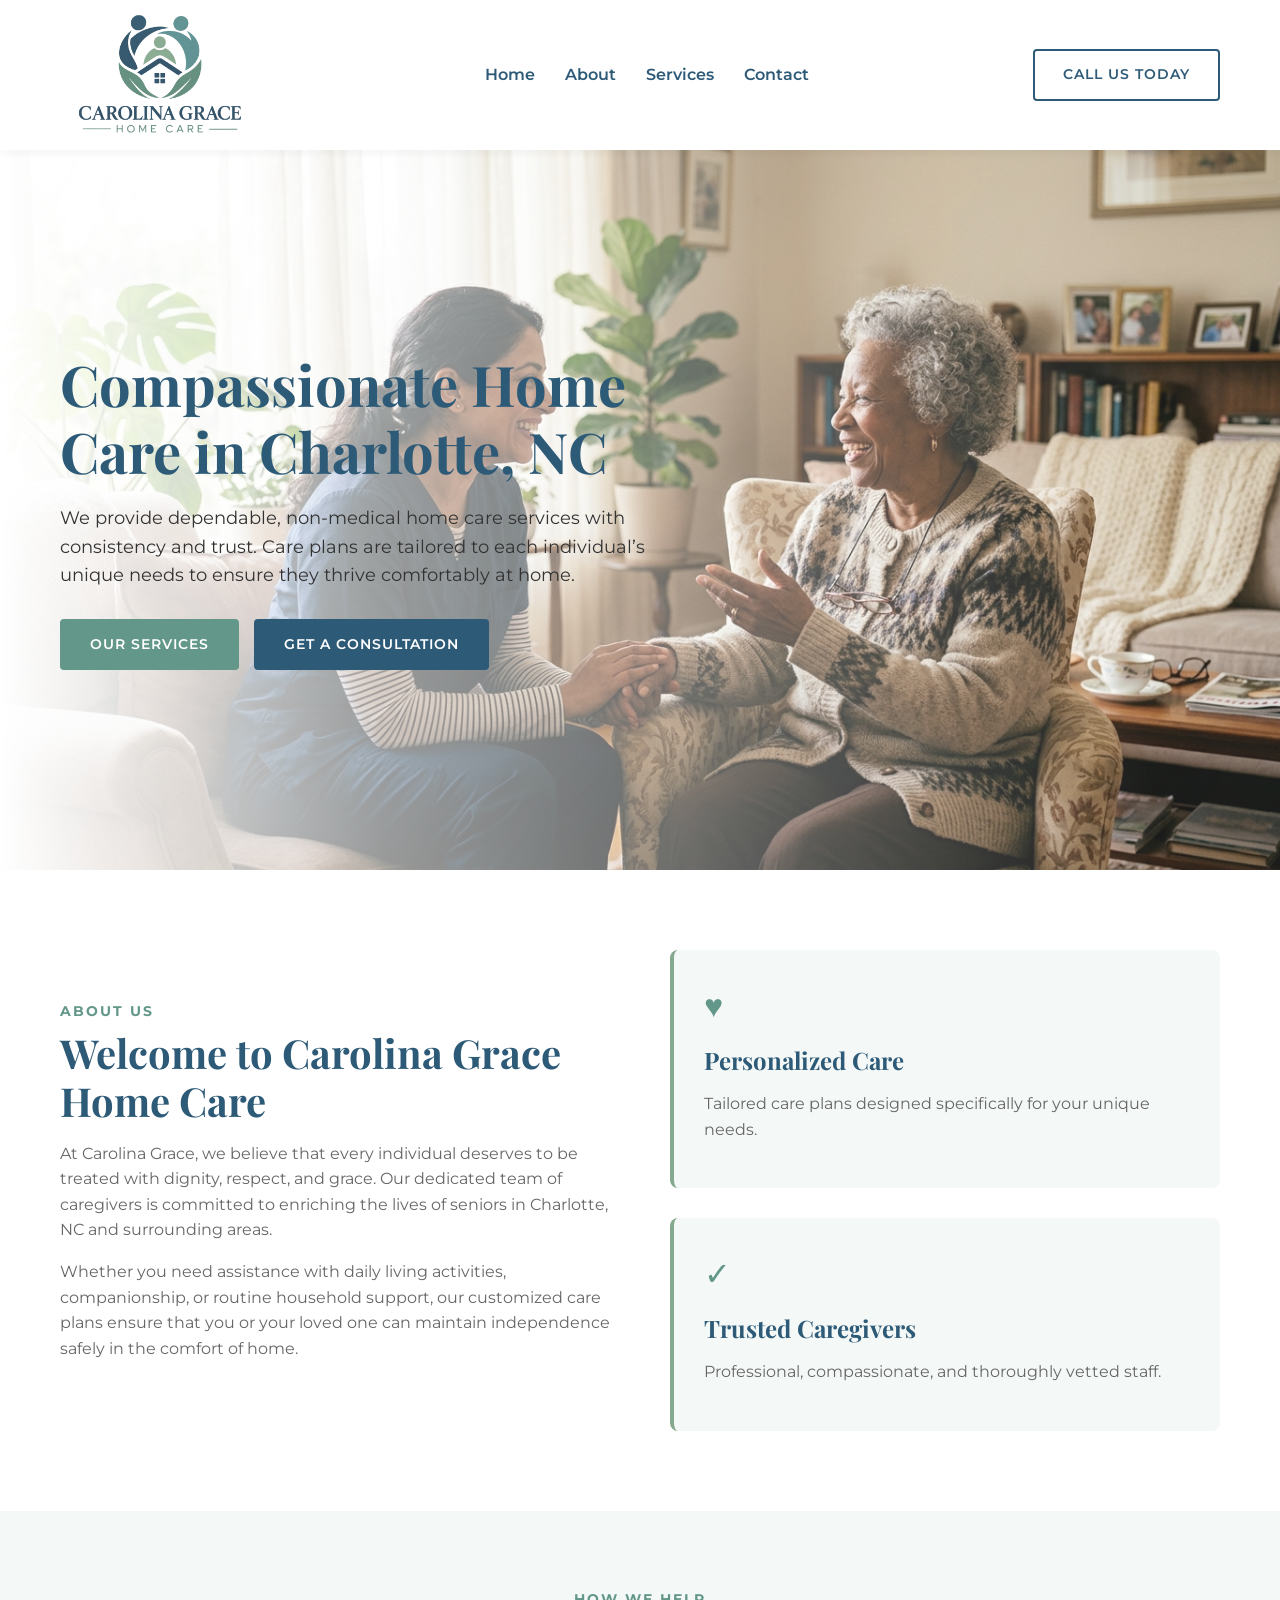
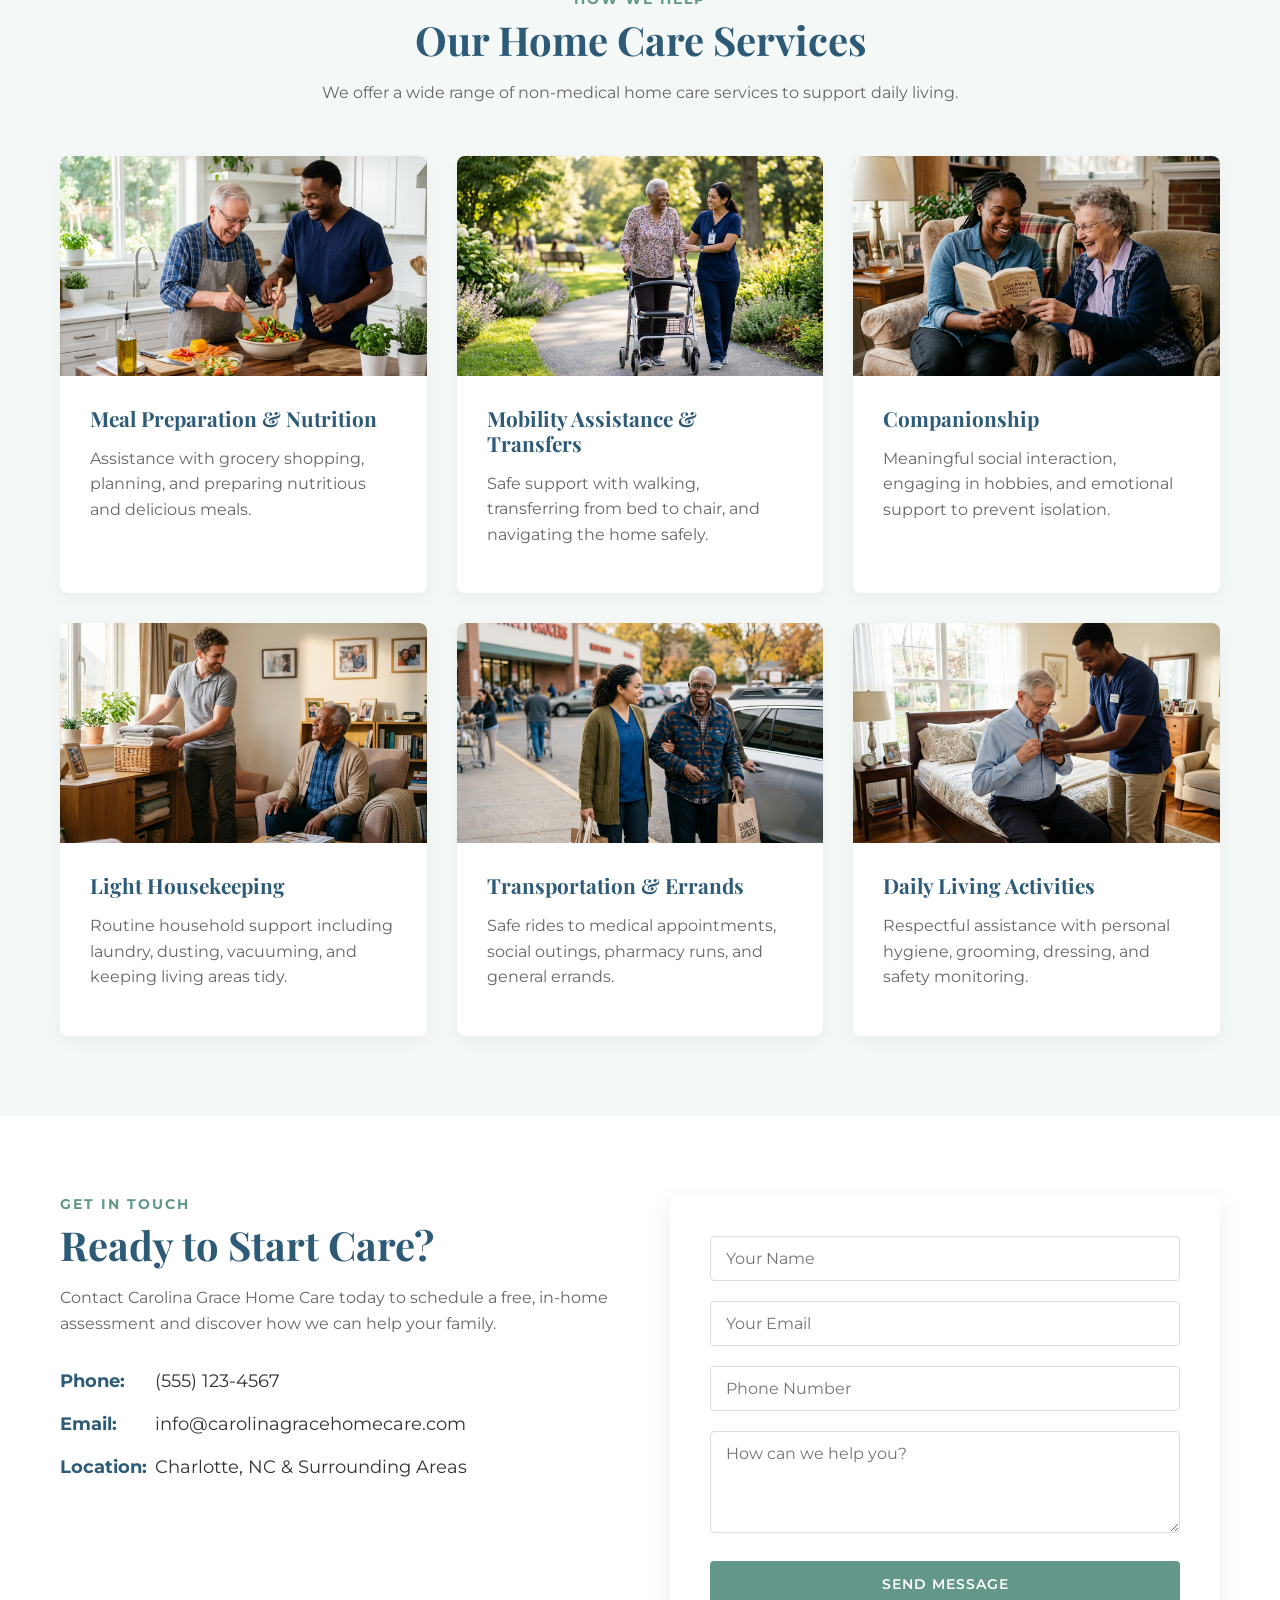
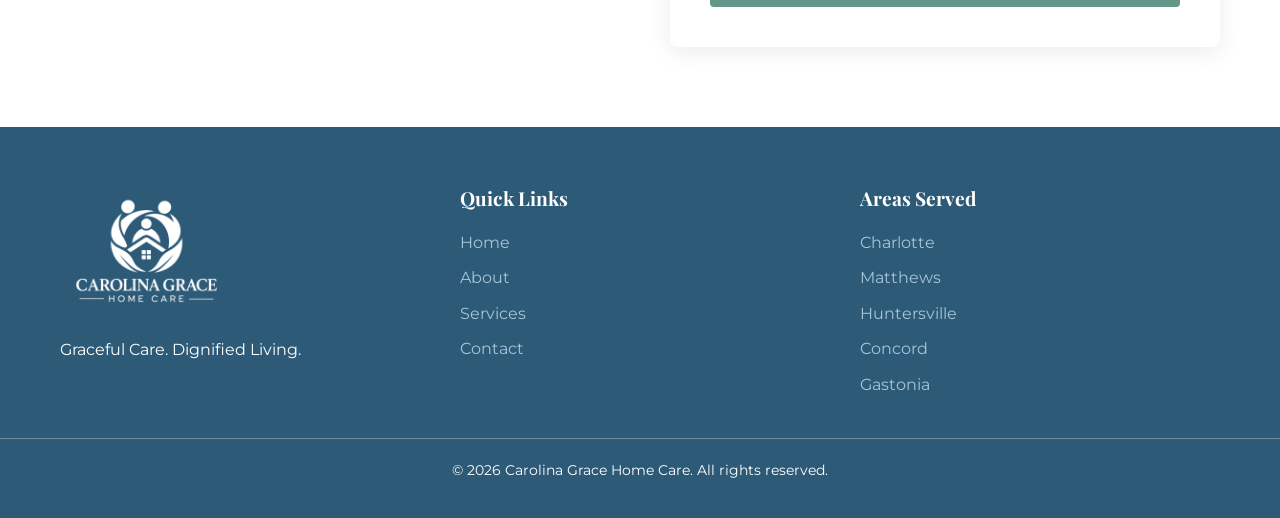
==== index.html @ 2e0c4149 "1st commit" ====
<!DOCTYPE html>
<html lang="en">
<head>
    <meta charset="UTF-8">
    <meta name="viewport" content="width=device-width, initial-scale=1.0">
    <title>Carolina Grace Home Care | Charlotte, NC</title>
    <link rel="stylesheet" href="style.css">
    <link rel="preconnect" href="https://fonts.googleapis.com">
    <link rel="preconnect" href="https://fonts.gstatic.com" crossorigin>
    <link href="https://fonts.googleapis.com/css2?family=Montserrat:wght@300;400;600;700&family=Playfair+Display:ital,wght@0,600;1,600&display=swap" rel="stylesheet">
</head>
<body>
    <!-- Header -->
    <header class="header">
        <div class="container header-container">
            <div class="logo">
                <a href="#"><img src="images/logo.png" alt="Carolina Grace Home Care Logo"></a>
            </div>
            <nav class="nav">
                <ul>
                    <li><a href="#home">Home</a></li>
                    <li><a href="#about">About</a></li>
                    <li><a href="#services">Services</a></li>
                    <li><a href="#contact">Contact</a></li>
                </ul>
            </nav>
            <div class="header-cta">
                <a href="tel:+15551234567" class="btn btn-outline">Call Us Today</a>
            </div>
        </div>
    </header>

    <!-- Hero Section -->
    <section id="home" class="hero">
        <div class="hero-image">
            <img src="images/hero.jpg" alt="Caregiver and senior woman smiling">
        </div>
        <div class="hero-content container">
            <div class="hero-text-box">
                <h1>Compassionate Home Care in Charlotte, NC</h1>
                <p>We provide dependable, non-medical home care services with consistency and trust. Care plans are tailored to each individual’s unique needs to ensure they thrive comfortably at home.</p>
                <div class="hero-buttons">
                    <a href="#services" class="btn btn-primary">Our Services</a>
                    <a href="#contact" class="btn btn-secondary">Get a Consultation</a>
                </div>
            </div>
        </div>
    </section>

    <!-- About Section -->
    <section id="about" class="about section">
        <div class="container about-container">
            <div class="about-text">
                <h4 class="subtitle">About Us</h4>
                <h2>Welcome to Carolina Grace Home Care</h2>
                <p>At Carolina Grace, we believe that every individual deserves to be treated with dignity, respect, and grace. Our dedicated team of caregivers is committed to enriching the lives of seniors in Charlotte, NC and surrounding areas.</p>
                <p>Whether you need assistance with daily living activities, companionship, or routine household support, our customized care plans ensure that you or your loved one can maintain independence safely in the comfort of home.</p>
            </div>
            <div class="about-features">
                <div class="feature">
                    <div class="feature-icon">♥</div>
                    <h3>Personalized Care</h3>
                    <p>Tailored care plans designed specifically for your unique needs.</p>
                </div>
                <div class="feature">
                    <div class="feature-icon">✓</div>
                    <h3>Trusted Caregivers</h3>
                    <p>Professional, compassionate, and thoroughly vetted staff.</p>
                </div>
            </div>
        </div>
    </section>

    <!-- Services Section -->
    <section id="services" class="services section bg-light">
        <div class="container">
            <div class="section-header text-center">
                <h4 class="subtitle">How We Help</h4>
                <h2>Our Home Care Services</h2>
                <p>We offer a wide range of non-medical home care services to support daily living.</p>
            </div>
            
            <div class="services-grid">
                <!-- Service 1 -->
                <div class="service-card">
                    <div class="service-img">
                        <img src="images/meal_prep.jpg" alt="Caregiver helping senior prepare meal">
                    </div>
                    <div class="service-content">
                        <h3>Meal Preparation & Nutrition</h3>
                        <p>Assistance with grocery shopping, planning, and preparing nutritious and delicious meals.</p>
                    </div>
                </div>

                <!-- Service 2 -->
                <div class="service-card">
                    <div class="service-img">
                        <img src="images/mobility.jpg" alt="Caregiver helping senior walk outside">
                    </div>
                    <div class="service-content">
                        <h3>Mobility Assistance & Transfers</h3>
                        <p>Safe support with walking, transferring from bed to chair, and navigating the home safely.</p>
                    </div>
                </div>

                <!-- Service 3 -->
                <div class="service-card">
                    <div class="service-img">
                        <img src="images/companionship.jpg" alt="Caregiver reading with senior">
                    </div>
                    <div class="service-content">
                        <h3>Companionship</h3>
                        <p>Meaningful social interaction, engaging in hobbies, and emotional support to prevent isolation.</p>
                    </div>
                </div>

                <!-- Service 4 -->
                <div class="service-card">
                    <div class="service-img">
                        <img src="images/housekeeping.jpg" alt="Caregiver organizing living room">
                    </div>
                    <div class="service-content">
                        <h3>Light Housekeeping</h3>
                        <p>Routine household support including laundry, dusting, vacuuming, and keeping living areas tidy.</p>
                    </div>
                </div>

                <!-- Service 5 -->
                <div class="service-card">
                    <div class="service-img">
                        <img src="images/transportation.jpg" alt="Caregiver helping senior in parking lot">
                    </div>
                    <div class="service-content">
                        <h3>Transportation & Errands</h3>
                        <p>Safe rides to medical appointments, social outings, pharmacy runs, and general errands.</p>
                    </div>
                </div>

                <!-- Service 6 -->
                <div class="service-card">
                    <div class="service-img">
                        <img src="images/daily_living.jpg" alt="Caregiver helping senior button shirt">
                    </div>
                    <div class="service-content">
                        <h3>Daily Living Activities</h3>
                        <p>Respectful assistance with personal hygiene, grooming, dressing, and safety monitoring.</p>
                    </div>
                </div>
            </div>
        </div>
    </section>

    <!-- Contact Section -->
    <section id="contact" class="contact section">
        <div class="container contact-container">
            <div class="contact-info">
                <h4 class="subtitle">Get In Touch</h4>
                <h2>Ready to Start Care?</h2>
                <p>Contact Carolina Grace Home Care today to schedule a free, in-home assessment and discover how we can help your family.</p>
                
                <div class="contact-details">
                    <div class="contact-item">
                        <strong>Phone:</strong> (555) 123-4567
                    </div>
                    <div class="contact-item">
                        <strong>Email:</strong> info@carolinagracehomecare.com
                    </div>
                    <div class="contact-item">
                        <strong>Location:</strong> Charlotte, NC & Surrounding Areas
                    </div>
                </div>
            </div>
            
            <div class="contact-form">
                <form action="#" method="POST">
                    <div class="form-group">
                        <input type="text" placeholder="Your Name" required>
                    </div>
                    <div class="form-group">
                        <input type="email" placeholder="Your Email" required>
                    </div>
                    <div class="form-group">
                        <input type="tel" placeholder="Phone Number">
                    </div>
                    <div class="form-group">
                        <textarea placeholder="How can we help you?" rows="4" required></textarea>
                    </div>
                    <button type="submit" class="btn btn-primary btn-block">Send Message</button>
                </form>
            </div>
        </div>
    </section>

    <!-- Footer -->
    <footer class="footer">
        <div class="container footer-container">
            <div class="footer-logo">
                <img src="images/logo.png" alt="Carolina Grace Home Care Logo">
                <p class="footer-tagline">Graceful Care. Dignified Living.</p>
            </div>
            <div class="footer-links">
                <h3>Quick Links</h3>
                <ul>
                    <li><a href="#home">Home</a></li>
                    <li><a href="#about">About</a></li>
                    <li><a href="#services">Services</a></li>
                    <li><a href="#contact">Contact</a></li>
                </ul>
            </div>
            <div class="footer-areas">
                <h3>Areas Served</h3>
                <ul>
                    <li>Charlotte</li>
                    <li>Matthews</li>
                    <li>Huntersville</li>
                    <li>Concord</li>
                    <li>Gastonia</li>
                </ul>
            </div>
        </div>
        <div class="footer-bottom text-center">
            <p>&copy; 2026 Carolina Grace Home Care. All rights reserved.</p>
        </div>
    </footer>
</body>
</html>
---- style.css ----
/* CSS Variables based on logo */
:root {
    --primary-blue: #2d5a77;
    --primary-green: #629789;
    --secondary-green: #85a98d;
    --text-dark: #333333;
    --text-light: #666666;
    --bg-light: #f4f8f7;
    --white: #ffffff;
    --font-heading: 'Playfair Display', serif;
    --font-body: 'Montserrat', sans-serif;
}

/* Base Styles */
* {
    margin: 0;
    padding: 0;
    box-sizing: border-box;
}

html {
    scroll-behavior: smooth;
}

body {
    font-family: var(--font-body);
    color: var(--text-dark);
    line-height: 1.6;
    background-color: var(--white);
}

h1, h2, h3, h4, h5, h6 {
    font-family: var(--font-heading);
    color: var(--primary-blue);
    margin-bottom: 1rem;
    line-height: 1.2;
}

h1 { font-size: 3rem; }
h2 { font-size: 2.5rem; }
h3 { font-size: 1.5rem; }

p {
    color: var(--text-light);
    margin-bottom: 1rem;
}

a {
    text-decoration: none;
    color: var(--primary-green);
    transition: color 0.3s ease;
}

a:hover {
    color: var(--primary-blue);
}

ul {
    list-style: none;
}

img {
    max-width: 100%;
    height: auto;
    display: block;
}

.container {
    max-width: 1200px;
    margin: 0 auto;
    padding: 0 20px;
}

.section {
    padding: 80px 0;
}

.bg-light {
    background-color: var(--bg-light);
}

.text-center {
    text-align: center;
}

.subtitle {
    font-family: var(--font-body);
    font-size: 0.9rem;
    text-transform: uppercase;
    letter-spacing: 2px;
    color: var(--primary-green);
    font-weight: 700;
    margin-bottom: 0.5rem;
}

/* Buttons */
.btn {
    display: inline-block;
    padding: 12px 28px;
    border-radius: 4px;
    font-family: var(--font-body);
    font-weight: 600;
    text-transform: uppercase;
    letter-spacing: 1px;
    font-size: 0.9rem;
    cursor: pointer;
    transition: all 0.3s ease;
    border: 2px solid transparent;
}

.btn-primary {
    background-color: var(--primary-green);
    color: var(--white);
}

.btn-primary:hover {
    background-color: var(--primary-blue);
    color: var(--white);
}

.btn-secondary {
    background-color: var(--primary-blue);
    color: var(--white);
}

.btn-secondary:hover {
    background-color: var(--primary-green);
    color: var(--white);
}

.btn-outline {
    background-color: transparent;
    border-color: var(--primary-blue);
    color: var(--primary-blue);
}

.btn-outline:hover {
    background-color: var(--primary-blue);
    color: var(--white);
}

.btn-block {
    display: block;
    width: 100%;
}

/* Header */
.header {
    background-color: var(--white);
    box-shadow: 0 2px 10px rgba(0,0,0,0.05);
    position: sticky;
    top: 0;
    z-index: 100;
}

.header-container {
    display: flex;
    justify-content: space-between;
    align-items: center;
    height: auto;
}

.logo img {
    height: 150px;
}

.nav ul {
    display: flex;
    gap: 30px;
}

.nav a {
    color: var(--primary-blue);
    font-weight: 600;
    font-size: 1rem;
}

.nav a:hover {
    color: var(--primary-green);
}

/* Hero Section */
.hero {
    position: relative;
    height: 80vh;
    min-height: 600px;
    display: flex;
    align-items: center;
}

.hero-image {
    position: absolute;
    top: 0;
    left: 0;
    width: 100%;
    height: 100%;
    z-index: 1;
}

.hero-image img {
    width: 100%;
    height: 100%;
    object-fit: cover;
}

.hero-image::after {
    content: '';
    position: absolute;
    top: 0;
    left: 0;
    width: 100%;
    height: 100%;
    background: linear-gradient(to right, rgba(255,255,255,1) 0%, rgba(255,255,255,0.6) 30%, rgba(255,255,255,0.1) 90%);
}

.hero-content {
    position: relative;
    z-index: 2;
    width: 100%;
}

.hero-text-box {
    max-width: 600px;
}

.hero-text-box h1 {
    font-size: 3.5rem;
    margin-bottom: 20px;
}

.hero-text-box p {
    font-size: 1.1rem;
    margin-bottom: 30px;
    color: var(--text-dark);
}

.hero-buttons {
    display: flex;
    gap: 15px;
}

/* About Section */
.about-container {
    display: grid;
    grid-template-columns: 1fr 1fr;
    gap: 60px;
    align-items: center;
}

.about-features {
    display: grid;
    grid-template-columns: 1fr;
    gap: 30px;
}

.feature {
    display: flex;
    flex-direction: column;
    padding: 30px;
    background-color: var(--bg-light);
    border-radius: 8px;
    border-left: 4px solid var(--secondary-green);
}

.feature-icon {
    font-size: 2rem;
    color: var(--primary-green);
    margin-bottom: 15px;
}

/* Services Section */
.section-header {
    margin-bottom: 50px;
}

.services-grid {
    display: grid;
    grid-template-columns: repeat(auto-fit, minmax(320px, 1fr));
    gap: 30px;
}

.service-card {
    background-color: var(--white);
    border-radius: 8px;
    overflow: hidden;
    box-shadow: 0 5px 15px rgba(0,0,0,0.05);
    transition: transform 0.3s ease;
    display: flex;
    flex-direction: column;
}

.service-card:hover {
    transform: translateY(-15px);
}

.service-img {
    height: 220px;
}

.service-img img {
    width: 100%;
    height: 100%;
    object-fit: cover;
}

.service-content {
    padding: 30px;
    flex-grow: 1;
}

.service-content h3 {
    margin-bottom: 15px;
    font-size: 1.3rem;
}

.service-content-only {
    border-top: 4px solid var(--primary-green);
}

/* Contact Section */
.contact-container {
    display: grid;
    grid-template-columns: 1fr 1fr;
    gap: 60px;
}

.contact-details {
    margin-top: 30px;
}

.contact-item {
    margin-bottom: 15px;
    font-size: 1.1rem;
    color: var(--text-dark);
}

.contact-item strong {
    color: var(--primary-blue);
    display: inline-block;
    width: 90px;
}

.contact-form {
    background-color: var(--white);
    padding: 40px;
    border-radius: 8px;
    box-shadow: 0 5px 25px rgba(0,0,0,0.08);
}

.form-group {
    margin-bottom: 20px;
}

.form-group input,
.form-group textarea {
    width: 100%;
    padding: 12px 15px;
    border: 1px solid #ddd;
    border-radius: 4px;
    font-family: var(--font-body);
    font-size: 1rem;
}

.form-group input:focus,
.form-group textarea:focus {
    outline: none;
    border-color: var(--primary-green);
}

/* Footer */
.footer {
    background-color: var(--primary-blue);
    color: var(--white);
    padding: 60px 0 20px;
}

.footer-container {
    display: grid;
    grid-template-columns: repeat(auto-fit, minmax(250px, 1fr));
    gap: 40px;
    margin-bottom: 40px;
}

.footer-logo img {
    height: 130px;
    margin-bottom: 20px;
    filter: brightness(0) invert(1);
}

.footer-tagline {
    color: #a7c5d8;
}

.footer h3 {
    color: var(--white);
    margin-bottom: 20px;
    font-size: 1.2rem;
}

.footer-links ul,
.footer-areas ul {
    display: flex;
    flex-direction: column;
    gap: 10px;
}

.footer-links a,
.footer-areas li {
    color: #a7c5d8;
    transition: color 0.3s ease;
}

.footer-links a:hover {
    color: var(--secondary-green);
}

.footer-bottom {
    border-top: 1px solid rgba(255, 255, 255, 0.308);
    padding-top: 20px;
    font-size: 0.9rem;
}

.footer p,
.footer-bottom p {
    color: #ffffff !important;
}

/* Responsive */
@media (max-width: 992px) {
    .hero-text-box h1 {
        font-size: 2.8rem;
    }
    .about-container,
    .contact-container {
        grid-template-columns: 1fr;
        gap: 40px;
    }
}

@media (max-width: 768px) {
    .header-container {
        flex-direction: column;
        height: auto;
        padding: 15px 20px;
        gap: 15px;
    }
    .nav ul {
        flex-wrap: wrap;
        justify-content: center;
        gap: 15px;
    }
    .hero-text-box h1 {
        font-size: 2.2rem;
    }
    .hero-buttons {
        flex-direction: column;
    }
    .hero-image::after {
        background: rgba(255,255,255,0.85);
    }
}
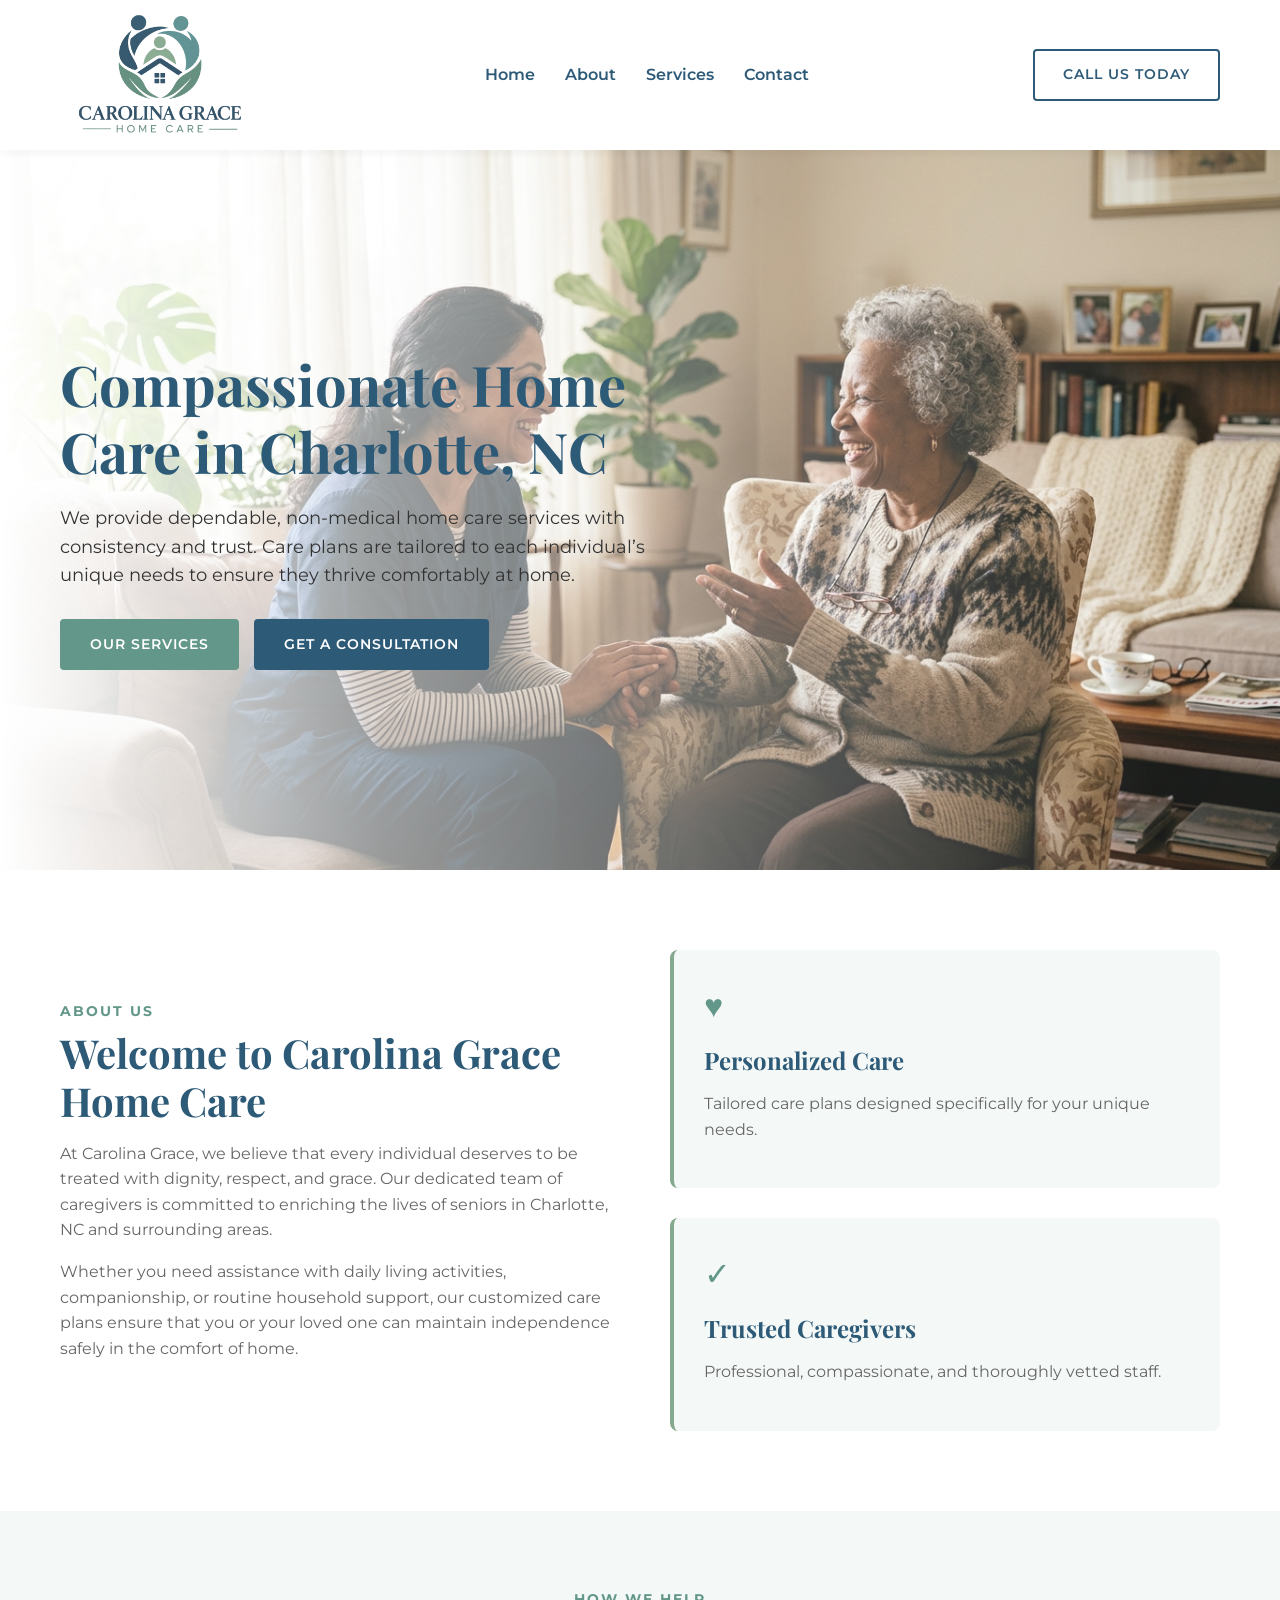
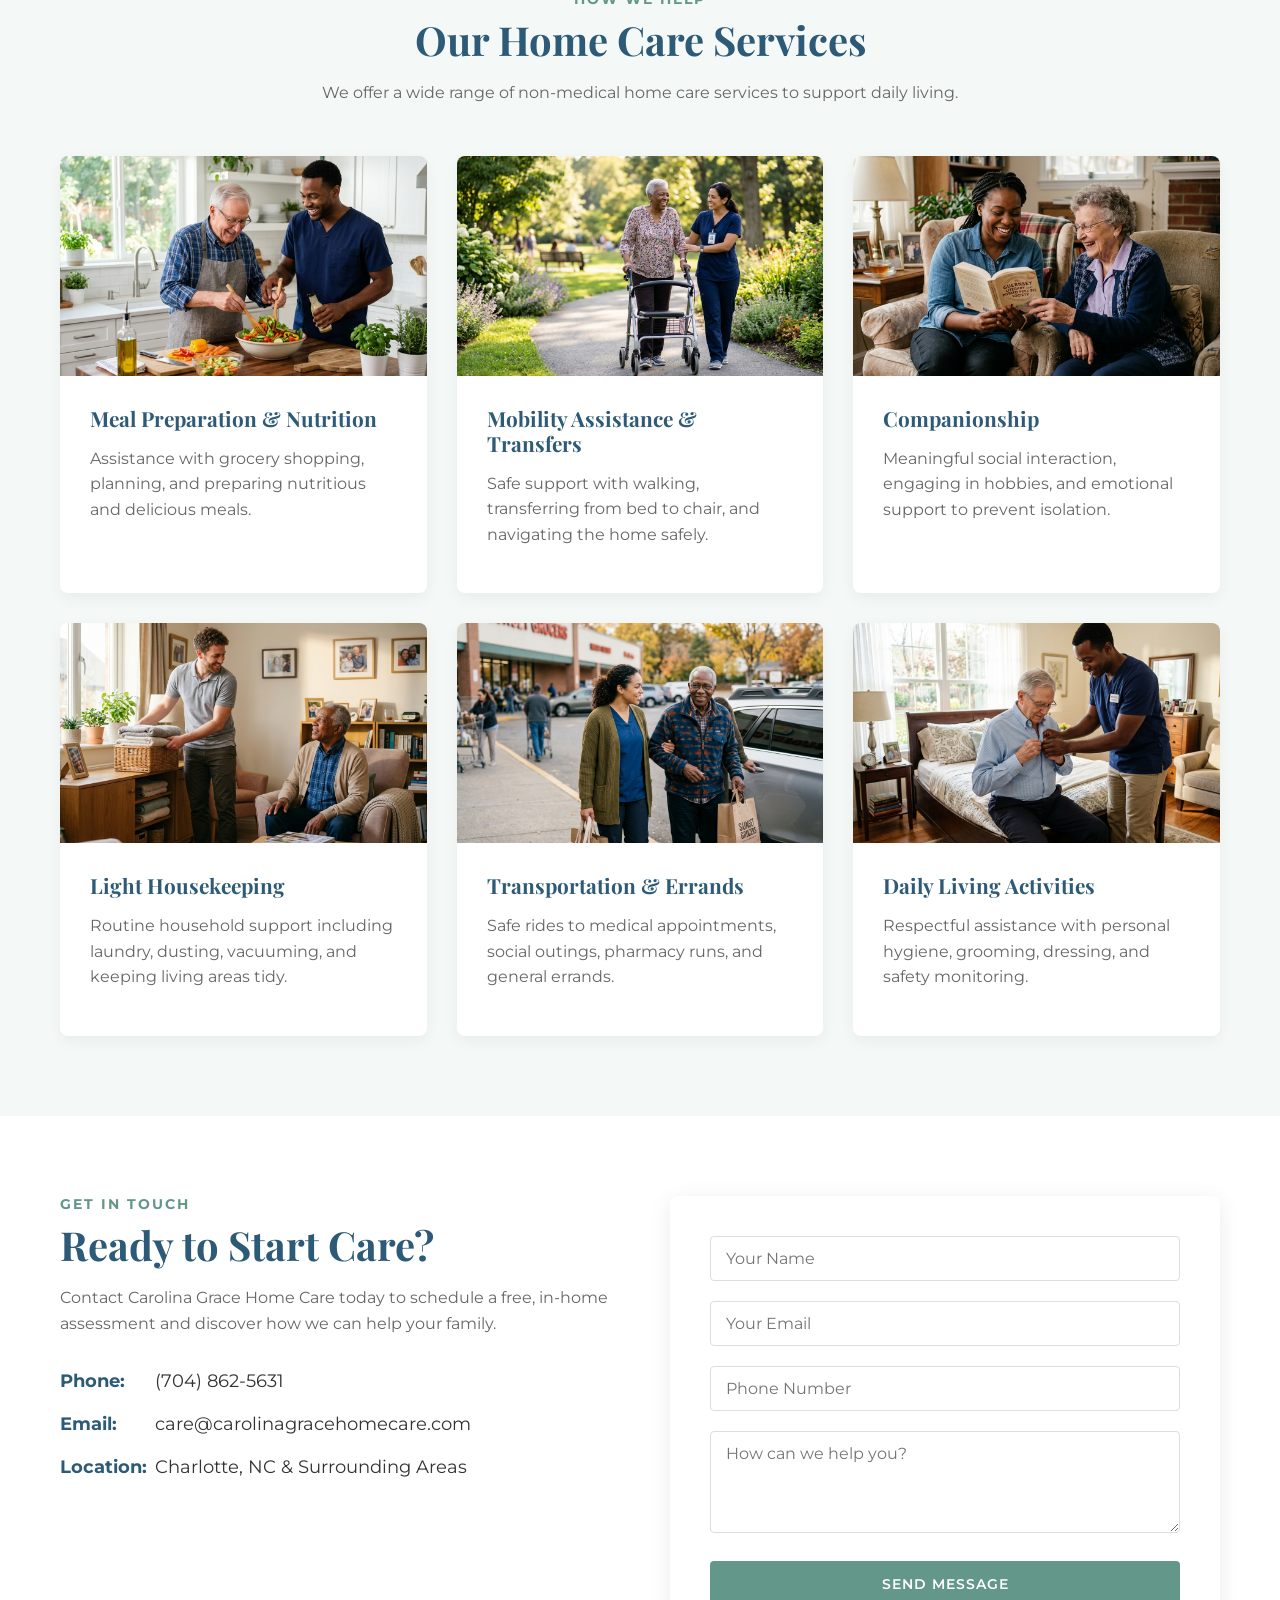
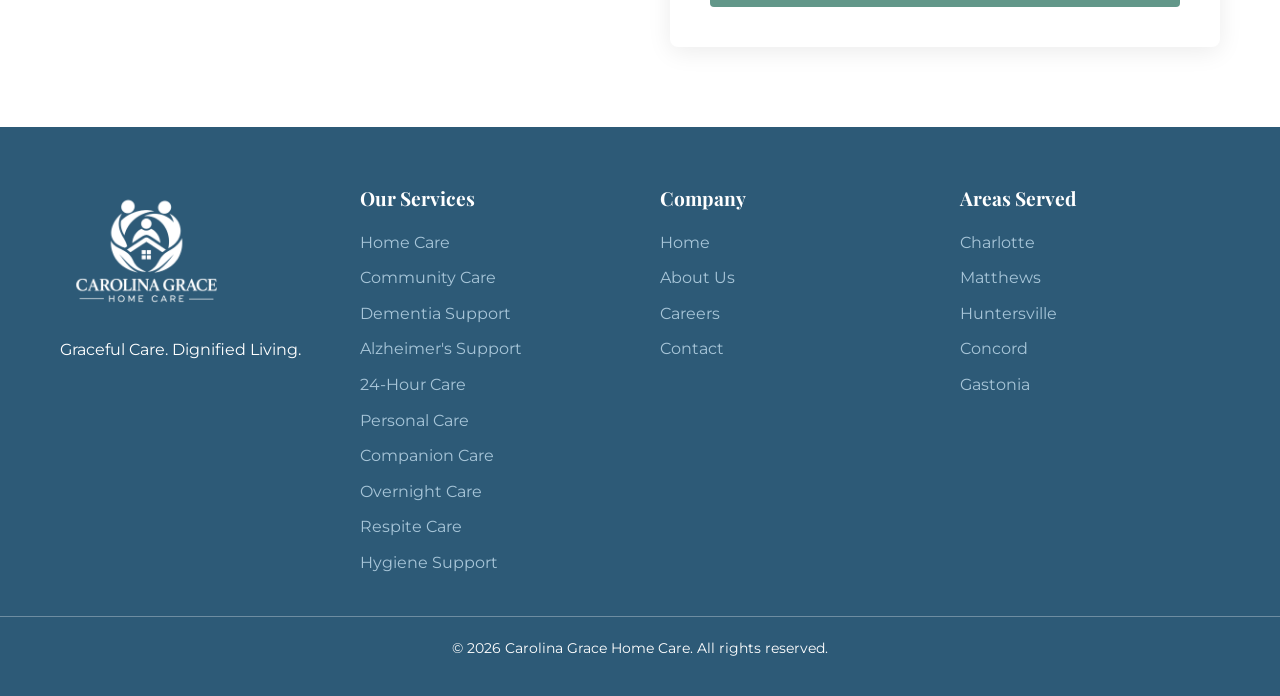
==== commit 81a6b23f: "Update contact details and footer links" ====
--- a/index.html
+++ b/index.html
@@ -25,7 +25,7 @@
                 </ul>
             </nav>
             <div class="header-cta">
-                <a href="tel:+15551234567" class="btn btn-outline">Call Us Today</a>
+                <a href="tel:7048625631" class="btn btn-outline">Call Us Today</a>
             </div>
         </div>
     </header>
@@ -160,10 +160,10 @@
                 
                 <div class="contact-details">
                     <div class="contact-item">
-                        <strong>Phone:</strong> (555) 123-4567
+                        <strong>Phone:</strong> (704) 862-5631
                     </div>
                     <div class="contact-item">
-                        <strong>Email:</strong> info@carolinagracehomecare.com
+                        <strong>Email:</strong> care@carolinagracehomecare.com
                     </div>
                     <div class="contact-item">
                         <strong>Location:</strong> Charlotte, NC & Surrounding Areas
@@ -198,12 +198,27 @@
                 <img src="images/logo.png" alt="Carolina Grace Home Care Logo">
                 <p class="footer-tagline">Graceful Care. Dignified Living.</p>
             </div>
-            <div class="footer-links">
-                <h3>Quick Links</h3>
+            <div class="footer-services">
+                <h3>Our Services</h3>
+                <ul>
+                    <li><a href="#services">Home Care</a></li>
+                    <li><a href="#services">Community Care</a></li>
+                    <li><a href="#services">Dementia Support</a></li>
+                    <li><a href="#services">Alzheimer's Support</a></li>
+                    <li><a href="#services">24-Hour Care</a></li>
+                    <li><a href="#services">Personal Care</a></li>
+                    <li><a href="#services">Companion Care</a></li>
+                    <li><a href="#services">Overnight Care</a></li>
+                    <li><a href="#services">Respite Care</a></li>
+                    <li><a href="#services">Hygiene Support</a></li>
+                </ul>
+            </div>
+            <div class="footer-company">
+                <h3>Company</h3>
                 <ul>
                     <li><a href="#home">Home</a></li>
-                    <li><a href="#about">About</a></li>
-                    <li><a href="#services">Services</a></li>
+                    <li><a href="#about">About Us</a></li>
+                    <li><a href="#careers">Careers</a></li>
                     <li><a href="#contact">Contact</a></li>
                 </ul>
             </div>
--- a/style.css
+++ b/style.css
@@ -397,20 +397,23 @@
     font-size: 1.2rem;
 }
 
-.footer-links ul,
+.footer-services ul,
+.footer-company ul,
 .footer-areas ul {
     display: flex;
     flex-direction: column;
     gap: 10px;
 }
 
-.footer-links a,
+.footer-services a,
+.footer-company a,
 .footer-areas li {
     color: #a7c5d8;
     transition: color 0.3s ease;
 }
 
-.footer-links a:hover {
+.footer-services a:hover,
+.footer-company a:hover {
     color: var(--secondary-green);
 }
 
@@ -435,9 +438,15 @@
         grid-template-columns: 1fr;
         gap: 40px;
     }
+    .services-grid {
+        grid-template-columns: repeat(auto-fit, minmax(280px, 1fr));
+    }
 }
 
 @media (max-width: 768px) {
+    .section {
+        padding: 50px 0;
+    }
     .header-container {
         flex-direction: column;
         height: auto;
@@ -454,8 +463,34 @@
     }
     .hero-buttons {
         flex-direction: column;
+        gap: 10px;
+    }
+    .btn-block {
+        width: 100%;
     }
     .hero-image::after {
-        background: rgba(255,255,255,0.85);
-    }
-}
+        background: linear-gradient(to right, rgba(255,255,255,0.95) 0%, rgba(255,255,255,0.85) 100%);
+    }
+    .about-features {
+        grid-template-columns: 1fr;
+    }
+}
+
+@media (max-width: 576px) {
+    .hero-text-box h1 {
+        font-size: 1.8rem;
+    }
+    .hero-text-box p {
+        font-size: 1rem;
+    }
+    .services-grid {
+        grid-template-columns: 1fr;
+    }
+    .footer-container {
+        grid-template-columns: 1fr;
+        text-align: center;
+    }
+    .footer-services ul, .footer-company ul, .footer-areas ul {
+        align-items: center;
+    }
+}
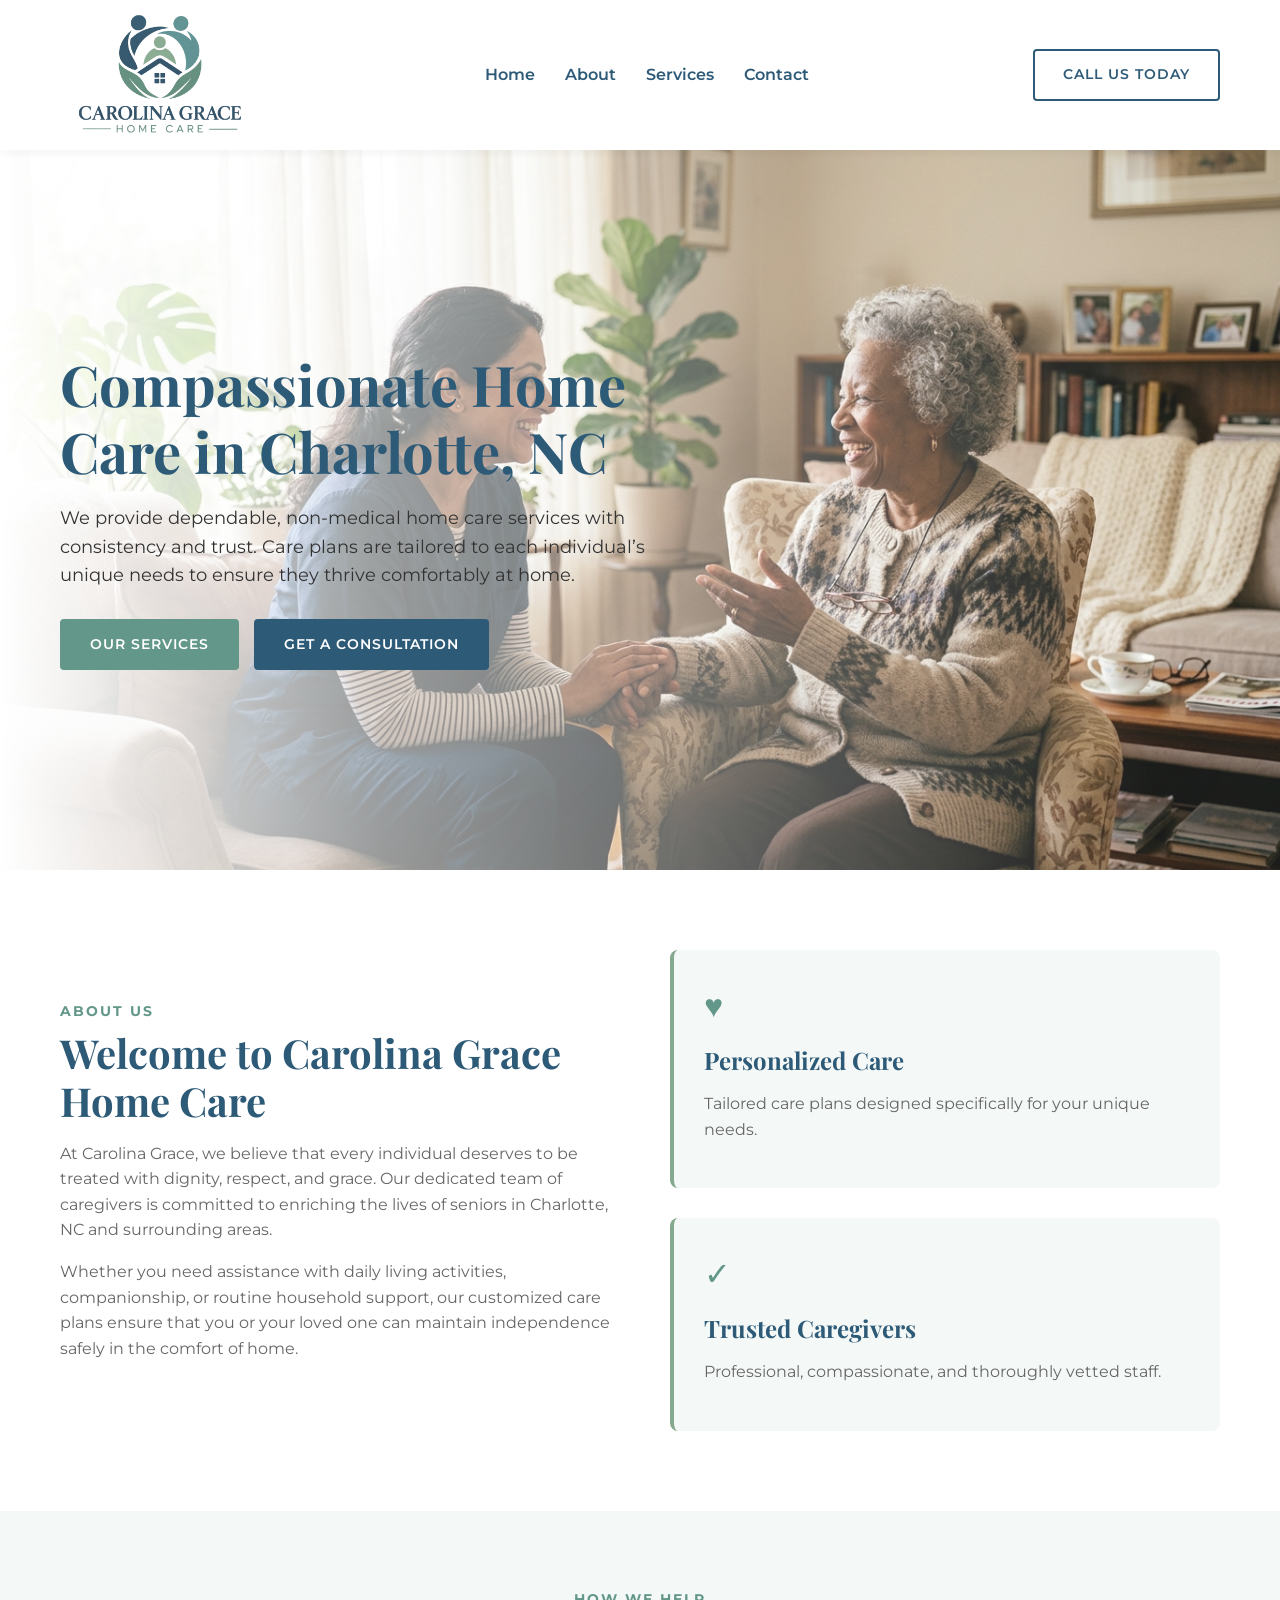
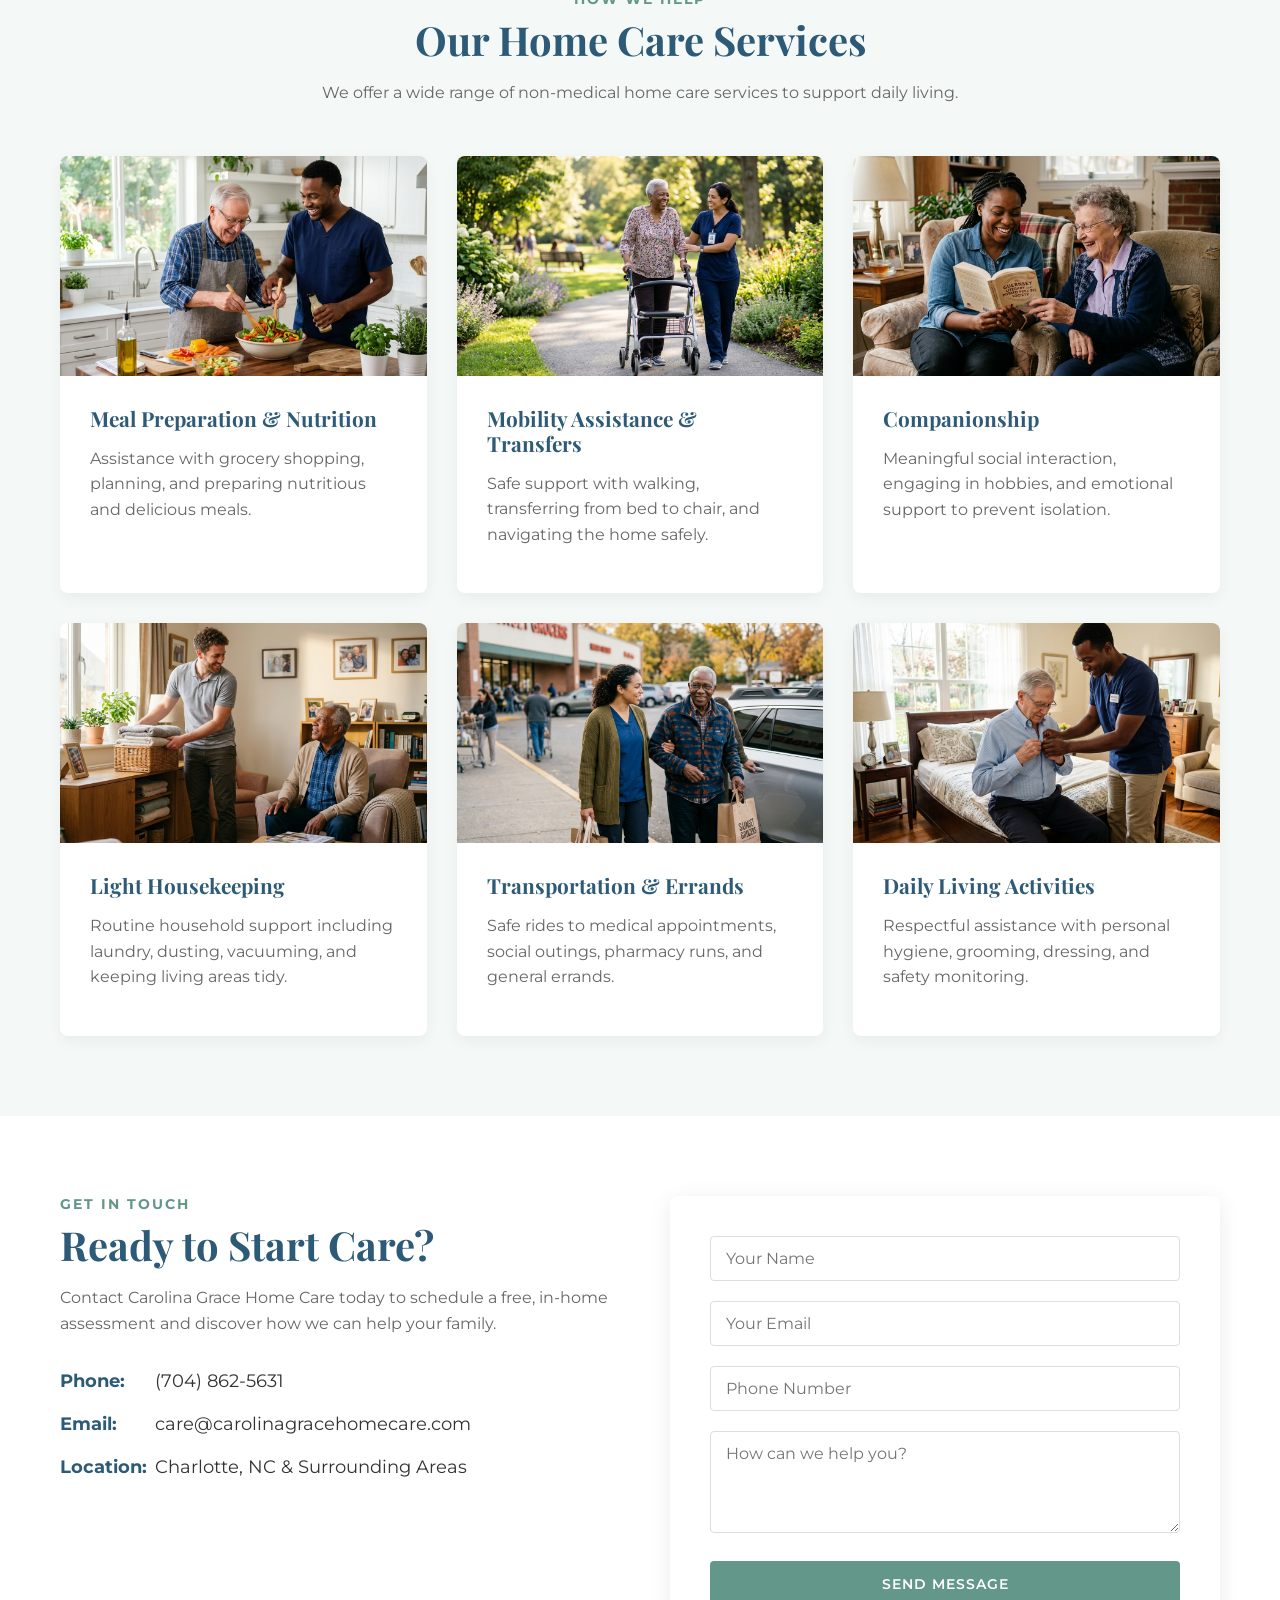
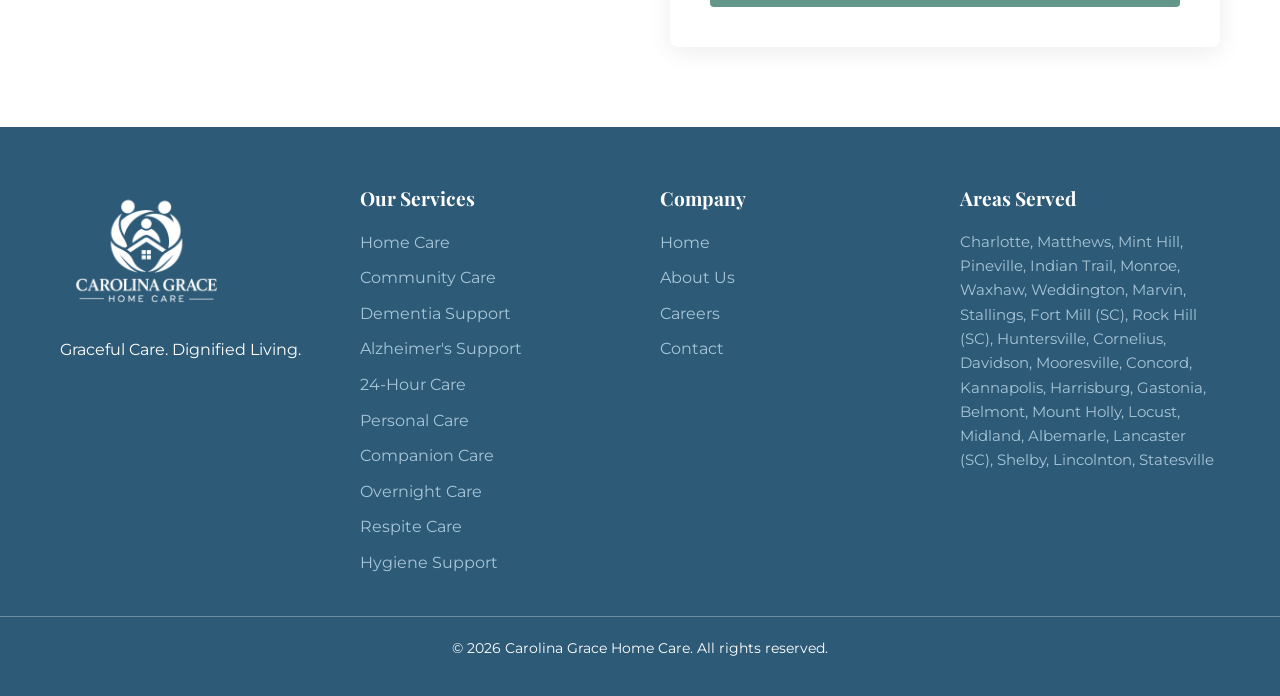
==== commit aab5e347: "Update comprehensive service areas list in footer" ====
--- a/index.html
+++ b/index.html
@@ -224,13 +224,9 @@
             </div>
             <div class="footer-areas">
                 <h3>Areas Served</h3>
-                <ul>
-                    <li>Charlotte</li>
-                    <li>Matthews</li>
-                    <li>Huntersville</li>
-                    <li>Concord</li>
-                    <li>Gastonia</li>
-                </ul>
+                <p>
+                    Charlotte, Matthews, Mint Hill, Pineville, Indian Trail, Monroe, Waxhaw, Weddington, Marvin, Stallings, Fort Mill (SC), Rock Hill (SC), Huntersville, Cornelius, Davidson, Mooresville, Concord, Kannapolis, Harrisburg, Gastonia, Belmont, Mount Holly, Locust, Midland, Albemarle, Lancaster (SC), Shelby, Lincolnton, Statesville
+                </p>
             </div>
         </div>
         <div class="footer-bottom text-center">
--- a/style.css
+++ b/style.css
@@ -417,15 +417,21 @@
     color: var(--secondary-green);
 }
 
+.footer-areas p {
+    color: #a7c5d8;
+    line-height: 1.6;
+    font-size: 0.95rem;
+}
+
 .footer-bottom {
     border-top: 1px solid rgba(255, 255, 255, 0.308);
     padding-top: 20px;
     font-size: 0.9rem;
 }
 
-.footer p,
-.footer-bottom p {
-    color: #ffffff !important;
+.footer-bottom p,
+.footer-logo p {
+    color: #ffffff;
 }
 
 /* Responsive */
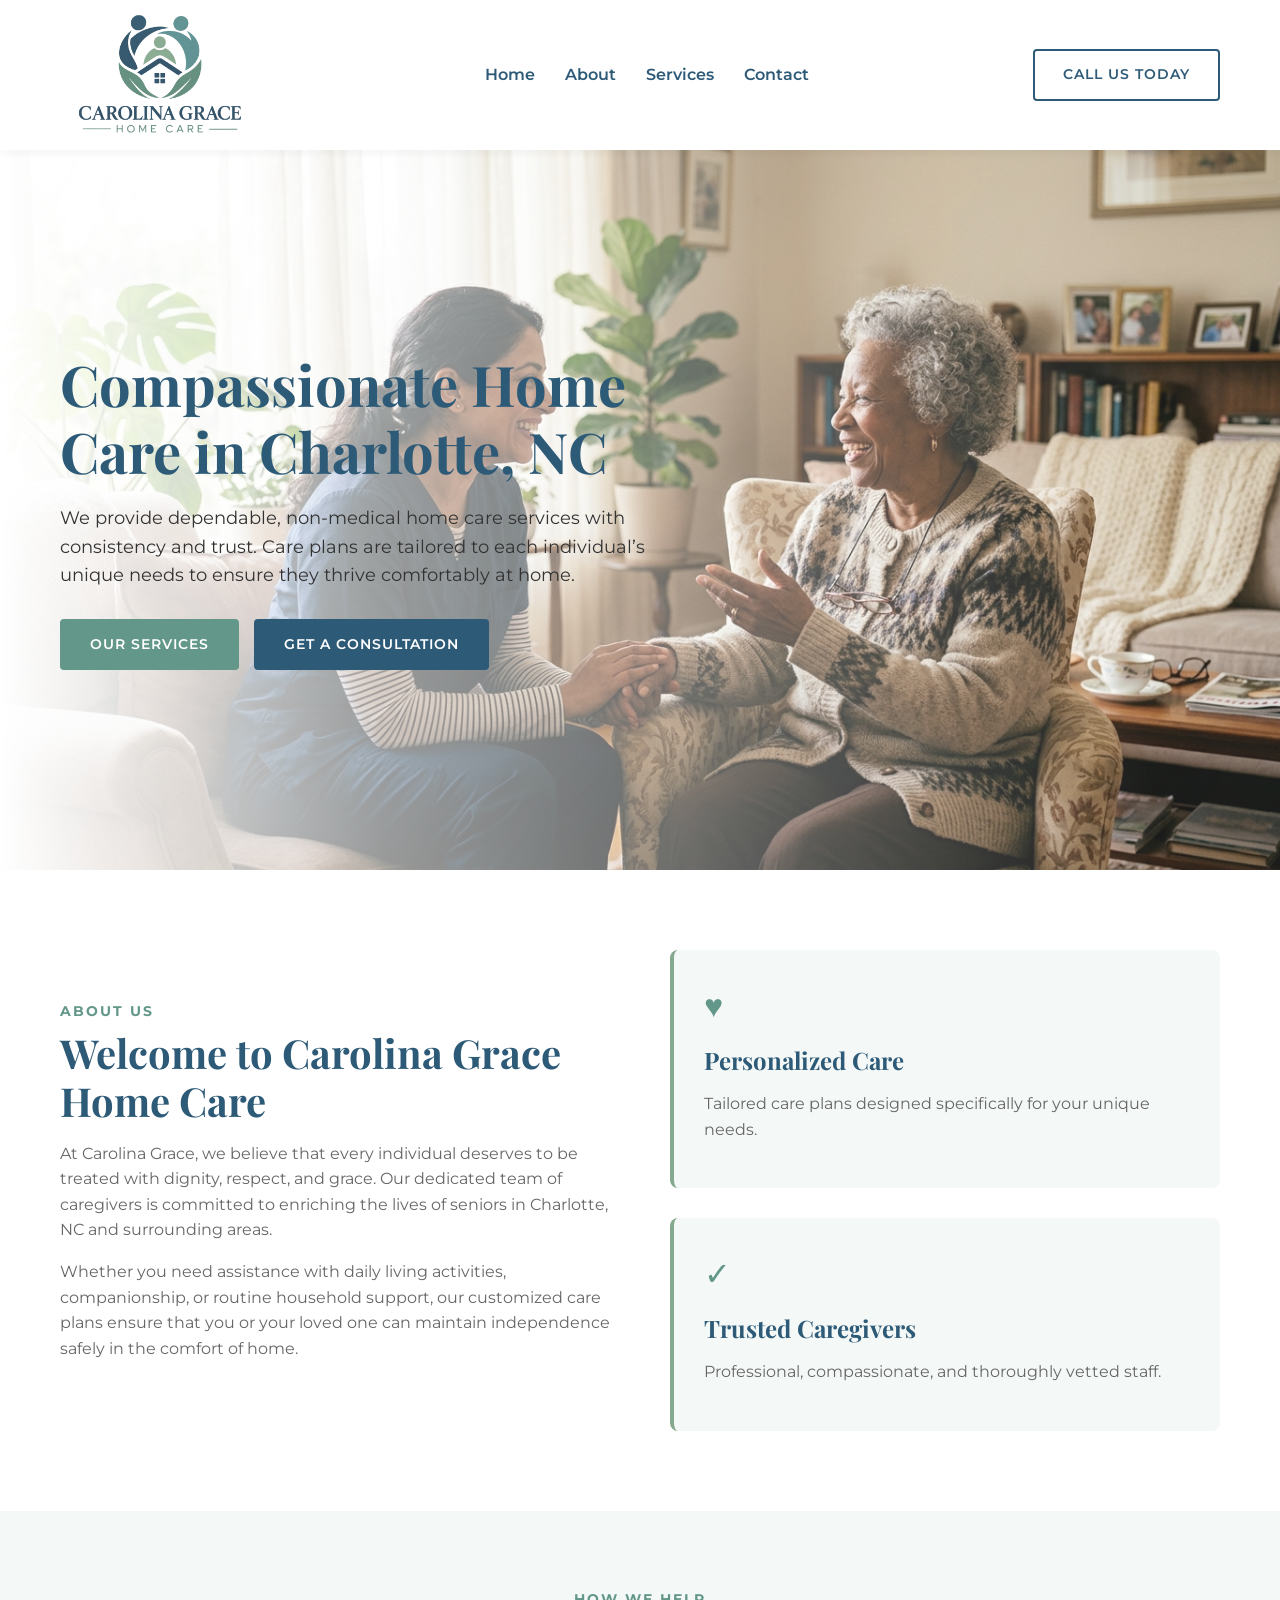
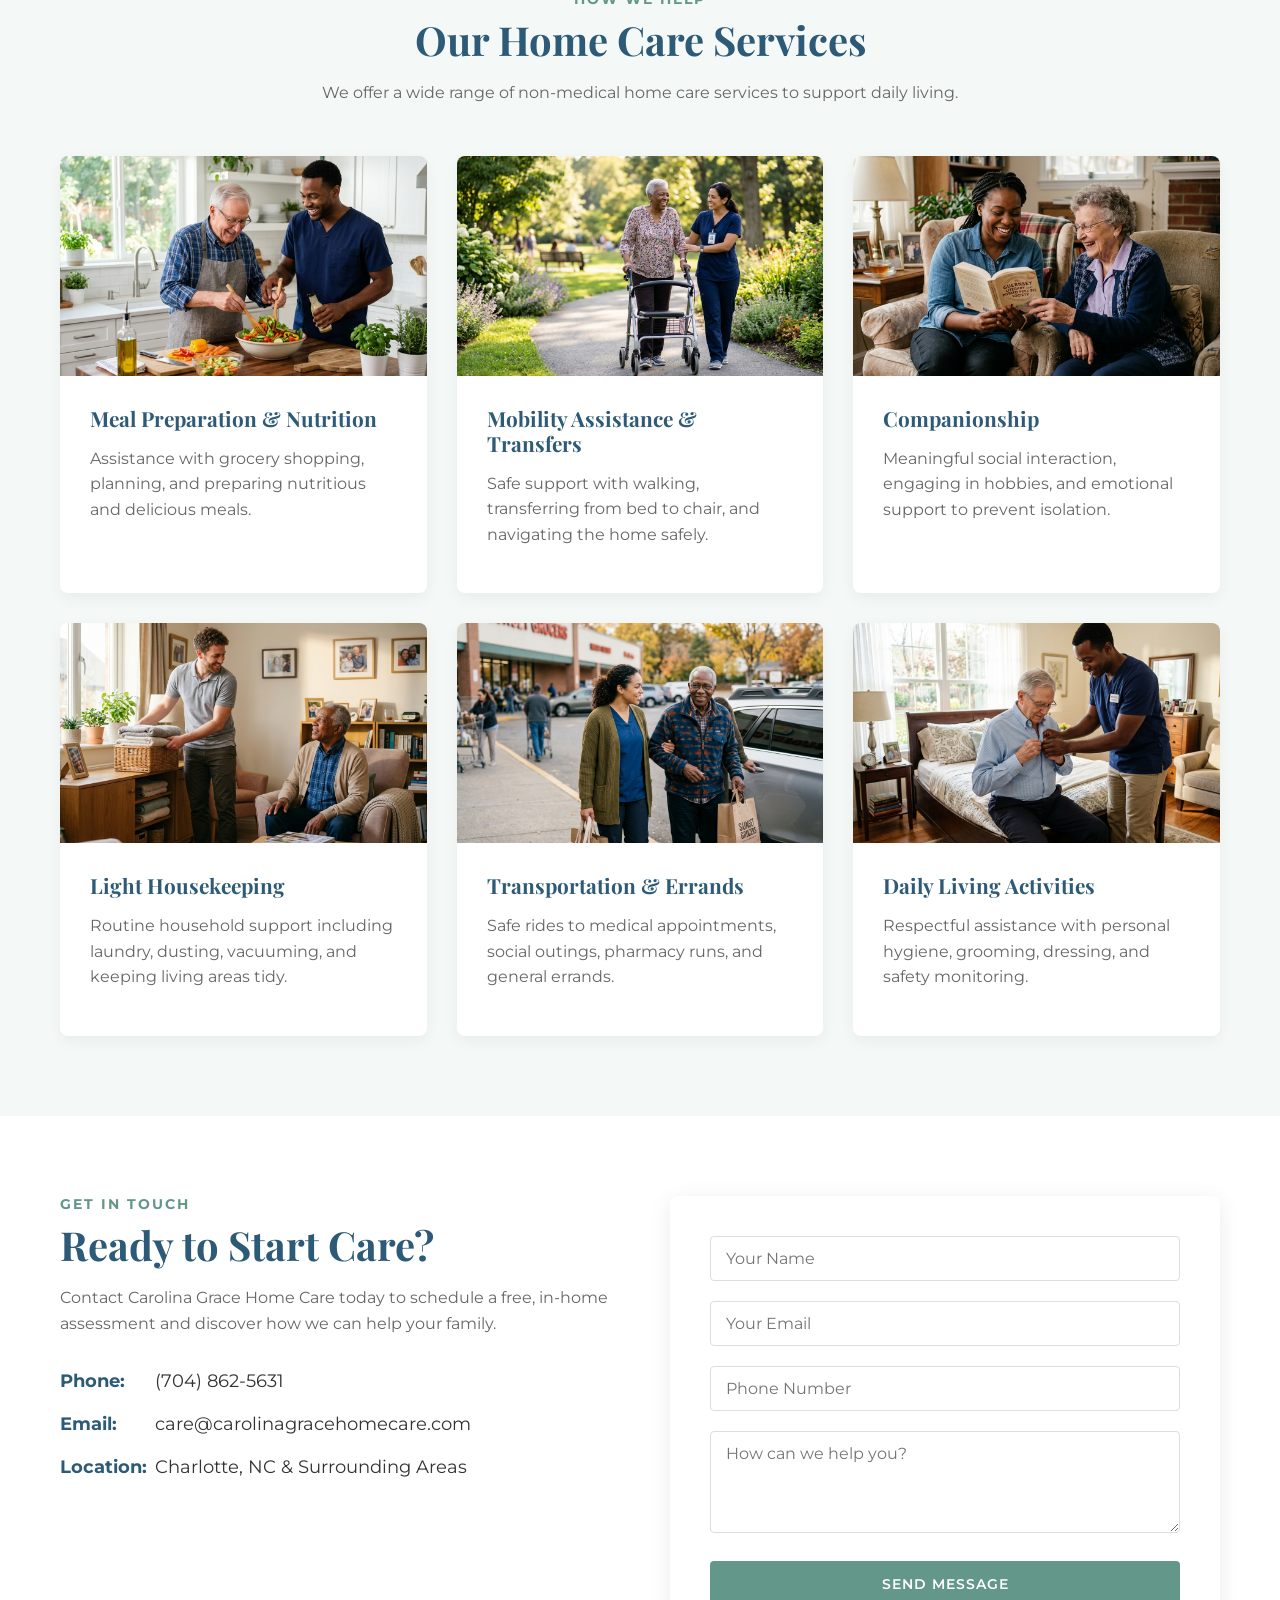
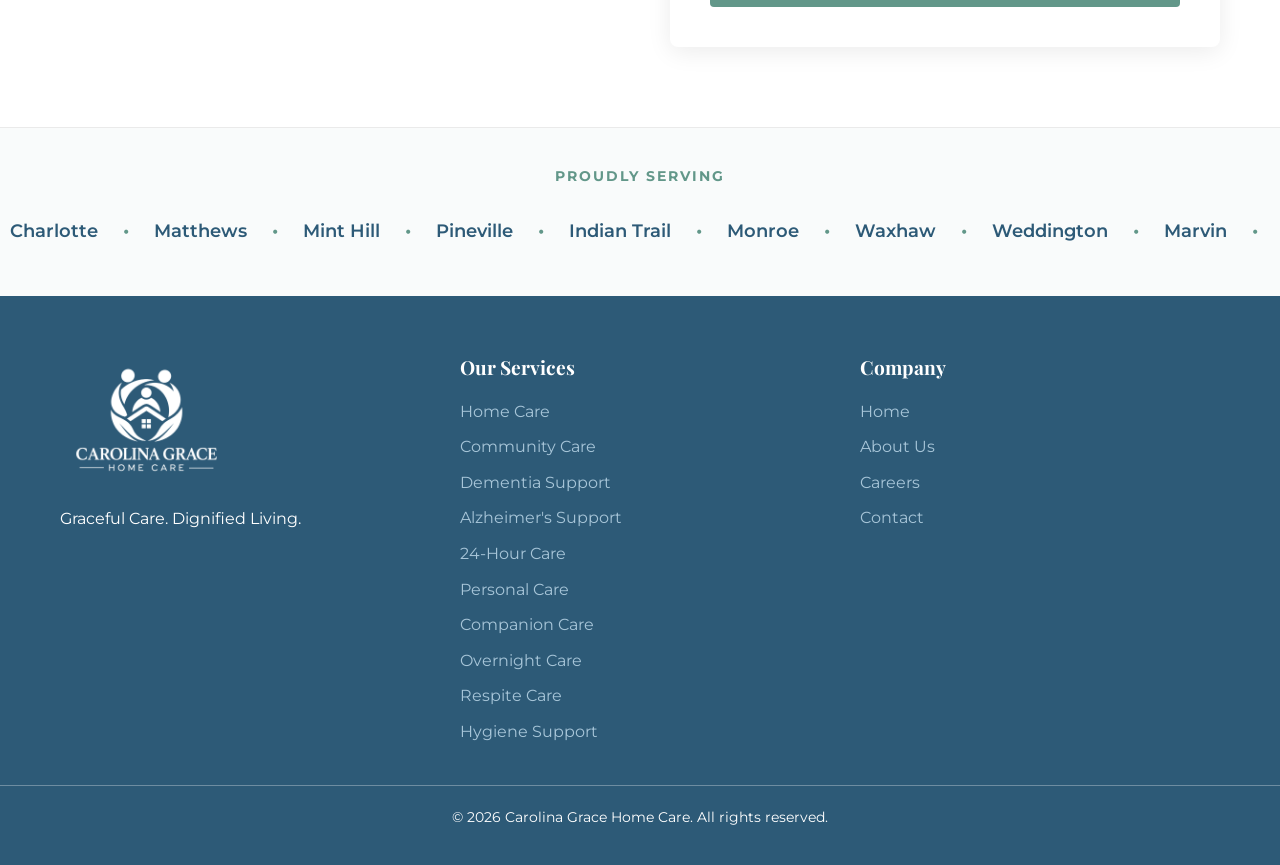
==== commit 3bdbb5ab: "Convert footer areas served into an infinite scrolling marquee section" ====
--- a/index.html
+++ b/index.html
@@ -191,6 +191,133 @@
         </div>
     </section>
 
+    <!-- Areas Served Section -->
+    <section class="areas-section">
+        <div class="container text-center">
+            <h4 class="subtitle" style="margin-bottom: 20px;">Proudly Serving</h4>
+        </div>
+        <div class="marquee-wrapper">
+            <div class="marquee-content">
+                <span>Charlotte</span>
+                <span class="dot">&bull;</span>
+                <span>Matthews</span>
+                <span class="dot">&bull;</span>
+                <span>Mint Hill</span>
+                <span class="dot">&bull;</span>
+                <span>Pineville</span>
+                <span class="dot">&bull;</span>
+                <span>Indian Trail</span>
+                <span class="dot">&bull;</span>
+                <span>Monroe</span>
+                <span class="dot">&bull;</span>
+                <span>Waxhaw</span>
+                <span class="dot">&bull;</span>
+                <span>Weddington</span>
+                <span class="dot">&bull;</span>
+                <span>Marvin</span>
+                <span class="dot">&bull;</span>
+                <span>Stallings</span>
+                <span class="dot">&bull;</span>
+                <span>Fort Mill (SC)</span>
+                <span class="dot">&bull;</span>
+                <span>Rock Hill (SC)</span>
+                <span class="dot">&bull;</span>
+                <span>Huntersville</span>
+                <span class="dot">&bull;</span>
+                <span>Cornelius</span>
+                <span class="dot">&bull;</span>
+                <span>Davidson</span>
+                <span class="dot">&bull;</span>
+                <span>Mooresville</span>
+                <span class="dot">&bull;</span>
+                <span>Concord</span>
+                <span class="dot">&bull;</span>
+                <span>Kannapolis</span>
+                <span class="dot">&bull;</span>
+                <span>Harrisburg</span>
+                <span class="dot">&bull;</span>
+                <span>Gastonia</span>
+                <span class="dot">&bull;</span>
+                <span>Belmont</span>
+                <span class="dot">&bull;</span>
+                <span>Mount Holly</span>
+                <span class="dot">&bull;</span>
+                <span>Locust</span>
+                <span class="dot">&bull;</span>
+                <span>Midland</span>
+                <span class="dot">&bull;</span>
+                <span>Albemarle</span>
+                <span class="dot">&bull;</span>
+                <span>Lancaster (SC)</span>
+                <span class="dot">&bull;</span>
+                <span>Shelby</span>
+                <span class="dot">&bull;</span>
+                <span>Lincolnton</span>
+                <span class="dot">&bull;</span>
+                <span>Statesville</span>
+                <!-- Duplicate for seamless loop -->
+                <span class="dot">&bull;</span>
+                <span>Charlotte</span>
+                <span class="dot">&bull;</span>
+                <span>Matthews</span>
+                <span class="dot">&bull;</span>
+                <span>Mint Hill</span>
+                <span class="dot">&bull;</span>
+                <span>Pineville</span>
+                <span class="dot">&bull;</span>
+                <span>Indian Trail</span>
+                <span class="dot">&bull;</span>
+                <span>Monroe</span>
+                <span class="dot">&bull;</span>
+                <span>Waxhaw</span>
+                <span class="dot">&bull;</span>
+                <span>Weddington</span>
+                <span class="dot">&bull;</span>
+                <span>Marvin</span>
+                <span class="dot">&bull;</span>
+                <span>Stallings</span>
+                <span class="dot">&bull;</span>
+                <span>Fort Mill (SC)</span>
+                <span class="dot">&bull;</span>
+                <span>Rock Hill (SC)</span>
+                <span class="dot">&bull;</span>
+                <span>Huntersville</span>
+                <span class="dot">&bull;</span>
+                <span>Cornelius</span>
+                <span class="dot">&bull;</span>
+                <span>Davidson</span>
+                <span class="dot">&bull;</span>
+                <span>Mooresville</span>
+                <span class="dot">&bull;</span>
+                <span>Concord</span>
+                <span class="dot">&bull;</span>
+                <span>Kannapolis</span>
+                <span class="dot">&bull;</span>
+                <span>Harrisburg</span>
+                <span class="dot">&bull;</span>
+                <span>Gastonia</span>
+                <span class="dot">&bull;</span>
+                <span>Belmont</span>
+                <span class="dot">&bull;</span>
+                <span>Mount Holly</span>
+                <span class="dot">&bull;</span>
+                <span>Locust</span>
+                <span class="dot">&bull;</span>
+                <span>Midland</span>
+                <span class="dot">&bull;</span>
+                <span>Albemarle</span>
+                <span class="dot">&bull;</span>
+                <span>Lancaster (SC)</span>
+                <span class="dot">&bull;</span>
+                <span>Shelby</span>
+                <span class="dot">&bull;</span>
+                <span>Lincolnton</span>
+                <span class="dot">&bull;</span>
+                <span>Statesville</span>
+            </div>
+        </div>
+    </section>
+
     <!-- Footer -->
     <footer class="footer">
         <div class="container footer-container">
@@ -222,11 +349,6 @@
                     <li><a href="#contact">Contact</a></li>
                 </ul>
             </div>
-            <div class="footer-areas">
-                <h3>Areas Served</h3>
-                <p>
-                    Charlotte, Matthews, Mint Hill, Pineville, Indian Trail, Monroe, Waxhaw, Weddington, Marvin, Stallings, Fort Mill (SC), Rock Hill (SC), Huntersville, Cornelius, Davidson, Mooresville, Concord, Kannapolis, Harrisburg, Gastonia, Belmont, Mount Holly, Locust, Midland, Albemarle, Lancaster (SC), Shelby, Lincolnton, Statesville
-                </p>
             </div>
         </div>
         <div class="footer-bottom text-center">
--- a/style.css
+++ b/style.css
@@ -367,6 +367,48 @@
     border-color: var(--primary-green);
 }
 
+/* Areas Served Marquee */
+.areas-section {
+    padding: 40px 0;
+    background-color: #f9fbfb;
+    overflow: hidden;
+    border-top: 1px solid #eaeaea;
+}
+
+.marquee-wrapper {
+    width: 100%;
+    overflow: hidden;
+    white-space: nowrap;
+    position: relative;
+    padding: 10px 0;
+}
+
+.marquee-content {
+    display: inline-block;
+    animation: marquee 50s linear infinite;
+    font-size: 1.1rem;
+    font-weight: 600;
+    color: var(--primary-blue);
+}
+
+.marquee-content span {
+    padding: 0 10px;
+}
+
+.marquee-content .dot {
+    color: var(--primary-green);
+    font-size: 1.2rem;
+}
+
+@keyframes marquee {
+    0% { transform: translateX(0); }
+    100% { transform: translateX(-50%); }
+}
+
+.marquee-content:hover {
+    animation-play-state: paused;
+}
+
 /* Footer */
 .footer {
     background-color: var(--primary-blue);
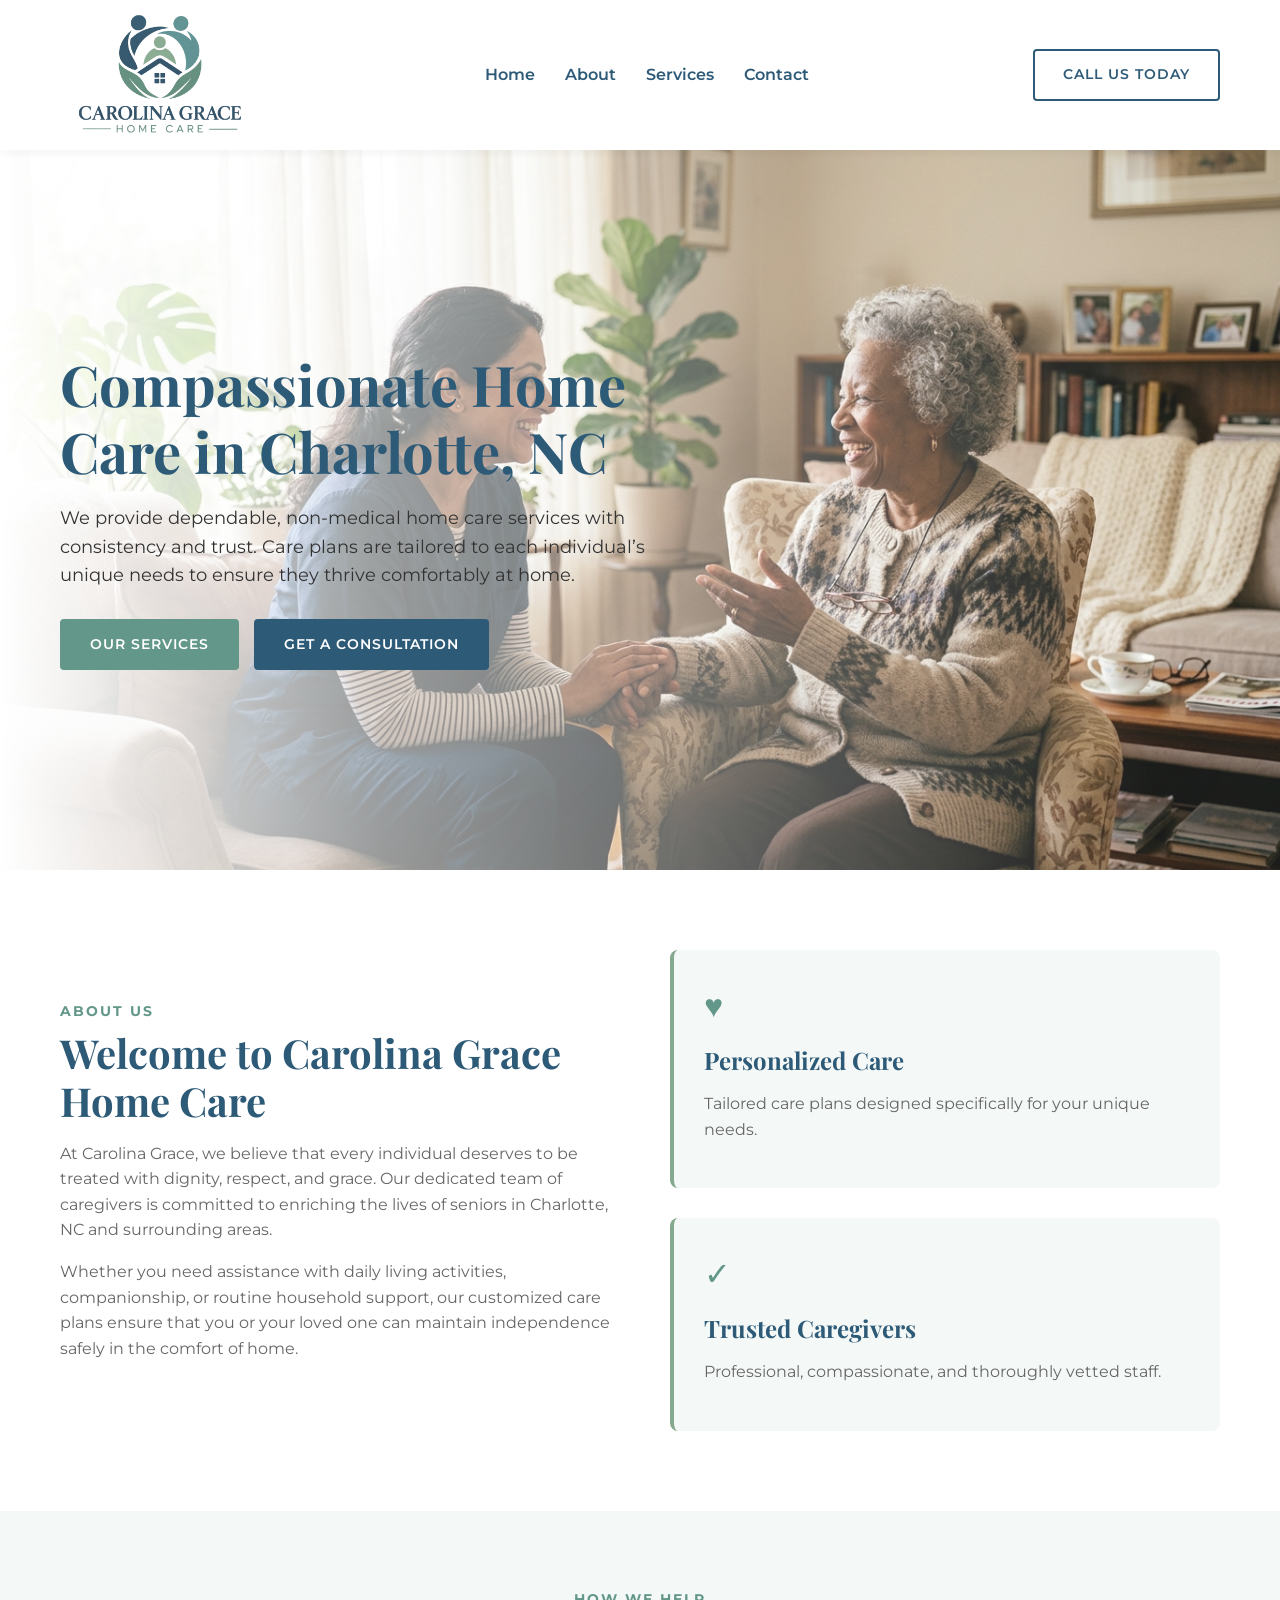
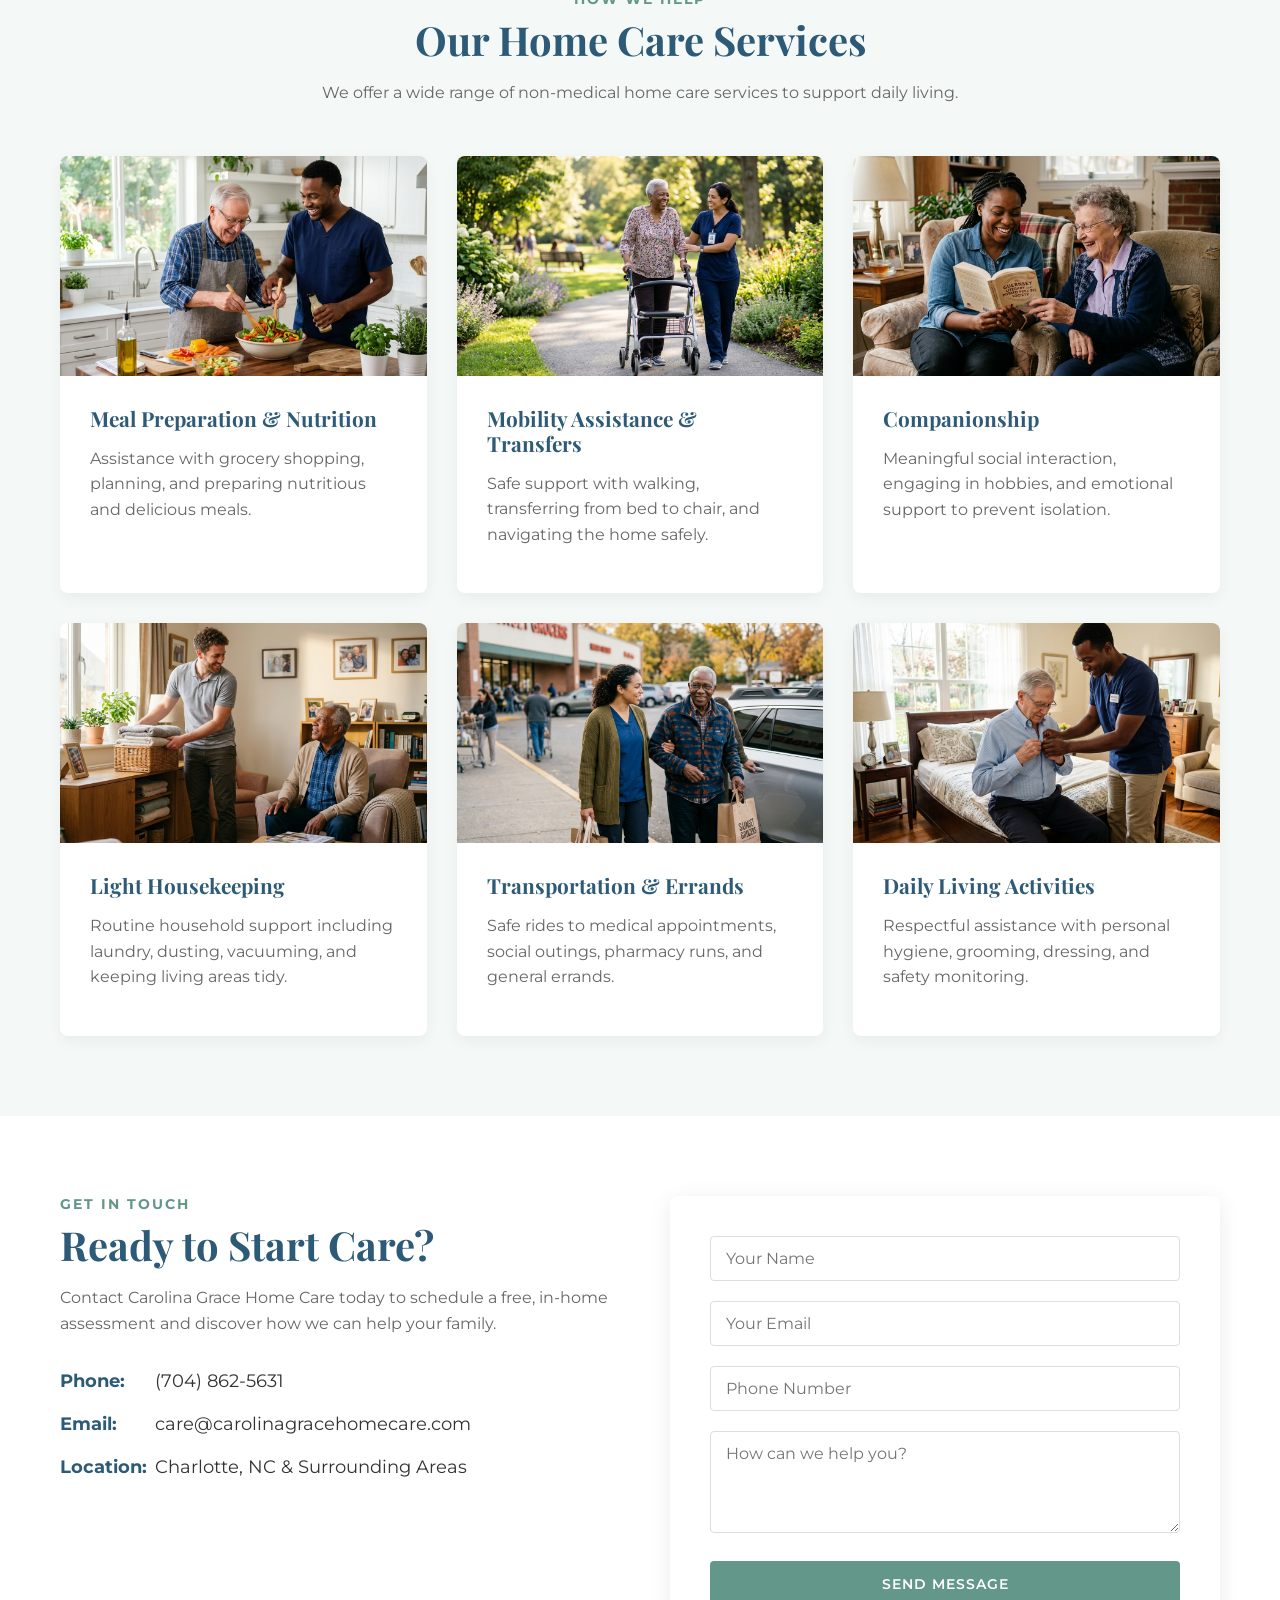
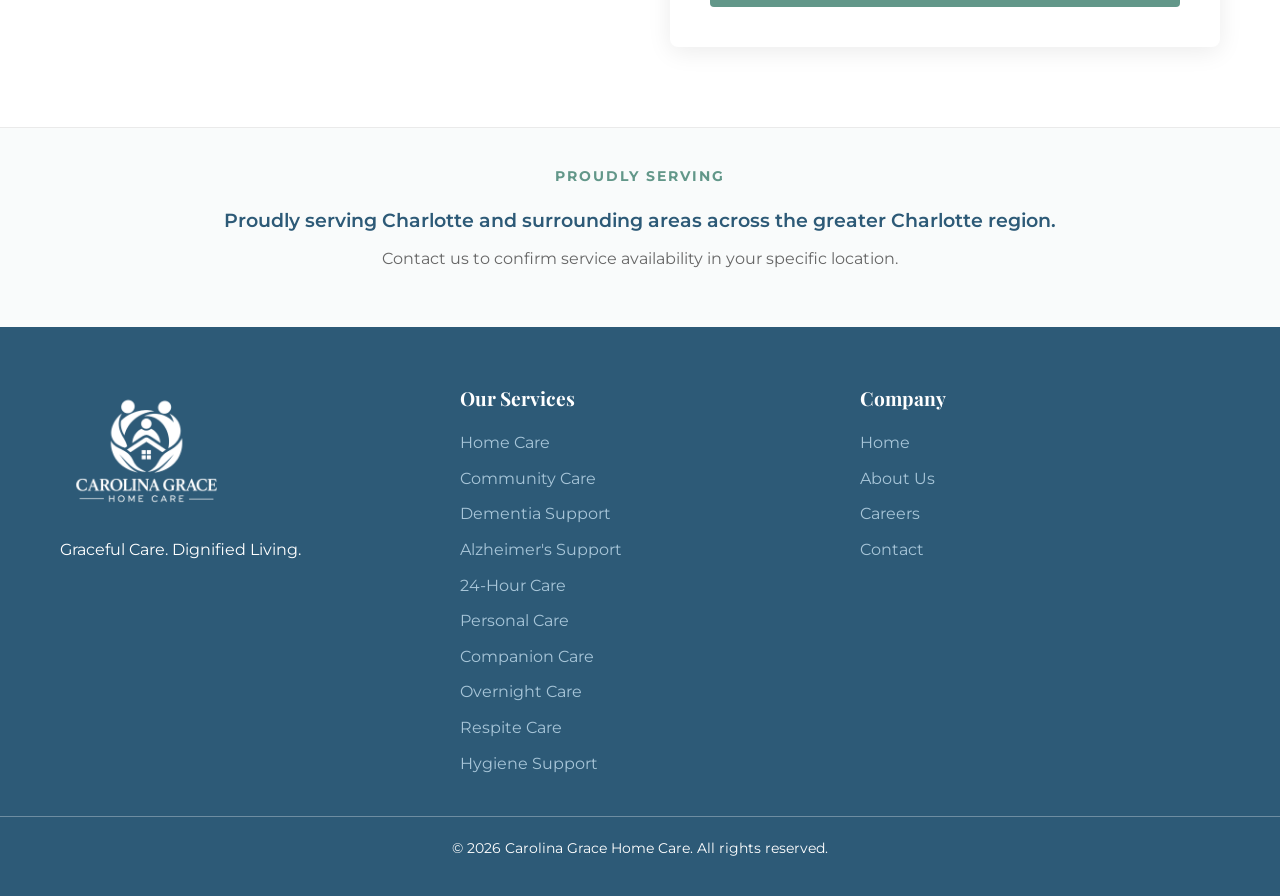
==== commit 2ee46527: "Replace scrolling marquee with static location text" ====
--- a/index.html
+++ b/index.html
@@ -195,126 +195,8 @@
     <section class="areas-section">
         <div class="container text-center">
             <h4 class="subtitle" style="margin-bottom: 20px;">Proudly Serving</h4>
-        </div>
-        <div class="marquee-wrapper">
-            <div class="marquee-content">
-                <span>Charlotte</span>
-                <span class="dot">&bull;</span>
-                <span>Matthews</span>
-                <span class="dot">&bull;</span>
-                <span>Mint Hill</span>
-                <span class="dot">&bull;</span>
-                <span>Pineville</span>
-                <span class="dot">&bull;</span>
-                <span>Indian Trail</span>
-                <span class="dot">&bull;</span>
-                <span>Monroe</span>
-                <span class="dot">&bull;</span>
-                <span>Waxhaw</span>
-                <span class="dot">&bull;</span>
-                <span>Weddington</span>
-                <span class="dot">&bull;</span>
-                <span>Marvin</span>
-                <span class="dot">&bull;</span>
-                <span>Stallings</span>
-                <span class="dot">&bull;</span>
-                <span>Fort Mill (SC)</span>
-                <span class="dot">&bull;</span>
-                <span>Rock Hill (SC)</span>
-                <span class="dot">&bull;</span>
-                <span>Huntersville</span>
-                <span class="dot">&bull;</span>
-                <span>Cornelius</span>
-                <span class="dot">&bull;</span>
-                <span>Davidson</span>
-                <span class="dot">&bull;</span>
-                <span>Mooresville</span>
-                <span class="dot">&bull;</span>
-                <span>Concord</span>
-                <span class="dot">&bull;</span>
-                <span>Kannapolis</span>
-                <span class="dot">&bull;</span>
-                <span>Harrisburg</span>
-                <span class="dot">&bull;</span>
-                <span>Gastonia</span>
-                <span class="dot">&bull;</span>
-                <span>Belmont</span>
-                <span class="dot">&bull;</span>
-                <span>Mount Holly</span>
-                <span class="dot">&bull;</span>
-                <span>Locust</span>
-                <span class="dot">&bull;</span>
-                <span>Midland</span>
-                <span class="dot">&bull;</span>
-                <span>Albemarle</span>
-                <span class="dot">&bull;</span>
-                <span>Lancaster (SC)</span>
-                <span class="dot">&bull;</span>
-                <span>Shelby</span>
-                <span class="dot">&bull;</span>
-                <span>Lincolnton</span>
-                <span class="dot">&bull;</span>
-                <span>Statesville</span>
-                <!-- Duplicate for seamless loop -->
-                <span class="dot">&bull;</span>
-                <span>Charlotte</span>
-                <span class="dot">&bull;</span>
-                <span>Matthews</span>
-                <span class="dot">&bull;</span>
-                <span>Mint Hill</span>
-                <span class="dot">&bull;</span>
-                <span>Pineville</span>
-                <span class="dot">&bull;</span>
-                <span>Indian Trail</span>
-                <span class="dot">&bull;</span>
-                <span>Monroe</span>
-                <span class="dot">&bull;</span>
-                <span>Waxhaw</span>
-                <span class="dot">&bull;</span>
-                <span>Weddington</span>
-                <span class="dot">&bull;</span>
-                <span>Marvin</span>
-                <span class="dot">&bull;</span>
-                <span>Stallings</span>
-                <span class="dot">&bull;</span>
-                <span>Fort Mill (SC)</span>
-                <span class="dot">&bull;</span>
-                <span>Rock Hill (SC)</span>
-                <span class="dot">&bull;</span>
-                <span>Huntersville</span>
-                <span class="dot">&bull;</span>
-                <span>Cornelius</span>
-                <span class="dot">&bull;</span>
-                <span>Davidson</span>
-                <span class="dot">&bull;</span>
-                <span>Mooresville</span>
-                <span class="dot">&bull;</span>
-                <span>Concord</span>
-                <span class="dot">&bull;</span>
-                <span>Kannapolis</span>
-                <span class="dot">&bull;</span>
-                <span>Harrisburg</span>
-                <span class="dot">&bull;</span>
-                <span>Gastonia</span>
-                <span class="dot">&bull;</span>
-                <span>Belmont</span>
-                <span class="dot">&bull;</span>
-                <span>Mount Holly</span>
-                <span class="dot">&bull;</span>
-                <span>Locust</span>
-                <span class="dot">&bull;</span>
-                <span>Midland</span>
-                <span class="dot">&bull;</span>
-                <span>Albemarle</span>
-                <span class="dot">&bull;</span>
-                <span>Lancaster (SC)</span>
-                <span class="dot">&bull;</span>
-                <span>Shelby</span>
-                <span class="dot">&bull;</span>
-                <span>Lincolnton</span>
-                <span class="dot">&bull;</span>
-                <span>Statesville</span>
-            </div>
+            <p style="font-size: 1.2rem; color: var(--primary-blue); font-weight: 600; margin-bottom: 10px;">Proudly serving Charlotte and surrounding areas across the greater Charlotte region.</p>
+            <p style="font-size: 1rem; color: #666;">Contact us to confirm service availability in your specific location.</p>
         </div>
     </section>
 
@@ -328,25 +210,25 @@
             <div class="footer-services">
                 <h3>Our Services</h3>
                 <ul>
-                    <li><a href="#services">Home Care</a></li>
-                    <li><a href="#services">Community Care</a></li>
-                    <li><a href="#services">Dementia Support</a></li>
-                    <li><a href="#services">Alzheimer's Support</a></li>
-                    <li><a href="#services">24-Hour Care</a></li>
-                    <li><a href="#services">Personal Care</a></li>
-                    <li><a href="#services">Companion Care</a></li>
-                    <li><a href="#services">Overnight Care</a></li>
-                    <li><a href="#services">Respite Care</a></li>
-                    <li><a href="#services">Hygiene Support</a></li>
+                    <li><a href="home-care.html">Home Care</a></li>
+                    <li><a href="community-care.html">Community Care</a></li>
+                    <li><a href="dementia-support.html">Dementia Support</a></li>
+                    <li><a href="alzheimers-support.html">Alzheimer's Support</a></li>
+                    <li><a href="24-hour-care.html">24-Hour Care</a></li>
+                    <li><a href="personal-care.html">Personal Care</a></li>
+                    <li><a href="companion-care.html">Companion Care</a></li>
+                    <li><a href="overnight-care.html">Overnight Care</a></li>
+                    <li><a href="respite-care.html">Respite Care</a></li>
+                    <li><a href="hygiene-support.html">Hygiene Support</a></li>
                 </ul>
             </div>
             <div class="footer-company">
                 <h3>Company</h3>
                 <ul>
-                    <li><a href="#home">Home</a></li>
-                    <li><a href="#about">About Us</a></li>
-                    <li><a href="#careers">Careers</a></li>
-                    <li><a href="#contact">Contact</a></li>
+                    <li><a href="index.html">Home</a></li>
+                    <li><a href="about-us.html">About Us</a></li>
+                    <li><a href="careers.html">Careers</a></li>
+                    <li><a href="contact.html">Contact</a></li>
                 </ul>
             </div>
             </div>
--- a/style.css
+++ b/style.css
@@ -139,6 +139,18 @@
     color: var(--white);
 }
 
+.btn-white {
+    background-color: var(--white);
+    border: 2px solid var(--white);
+    color: var(--primary-green);
+    font-weight: 700;
+}
+
+.btn-white:hover {
+    background-color: transparent;
+    color: var(--white);
+}
+
 .btn-block {
     display: block;
     width: 100%;
@@ -378,13 +390,15 @@
 .marquee-wrapper {
     width: 100%;
     overflow: hidden;
-    white-space: nowrap;
     position: relative;
     padding: 10px 0;
+    display: block;
 }
 
 .marquee-content {
-    display: inline-block;
+    display: flex;
+    flex-wrap: nowrap;
+    width: max-content;
     animation: marquee 50s linear infinite;
     font-size: 1.1rem;
     font-weight: 600;
@@ -392,6 +406,8 @@
 }
 
 .marquee-content span {
+    flex-shrink: 0;
+    white-space: nowrap;
     padding: 0 10px;
 }
 
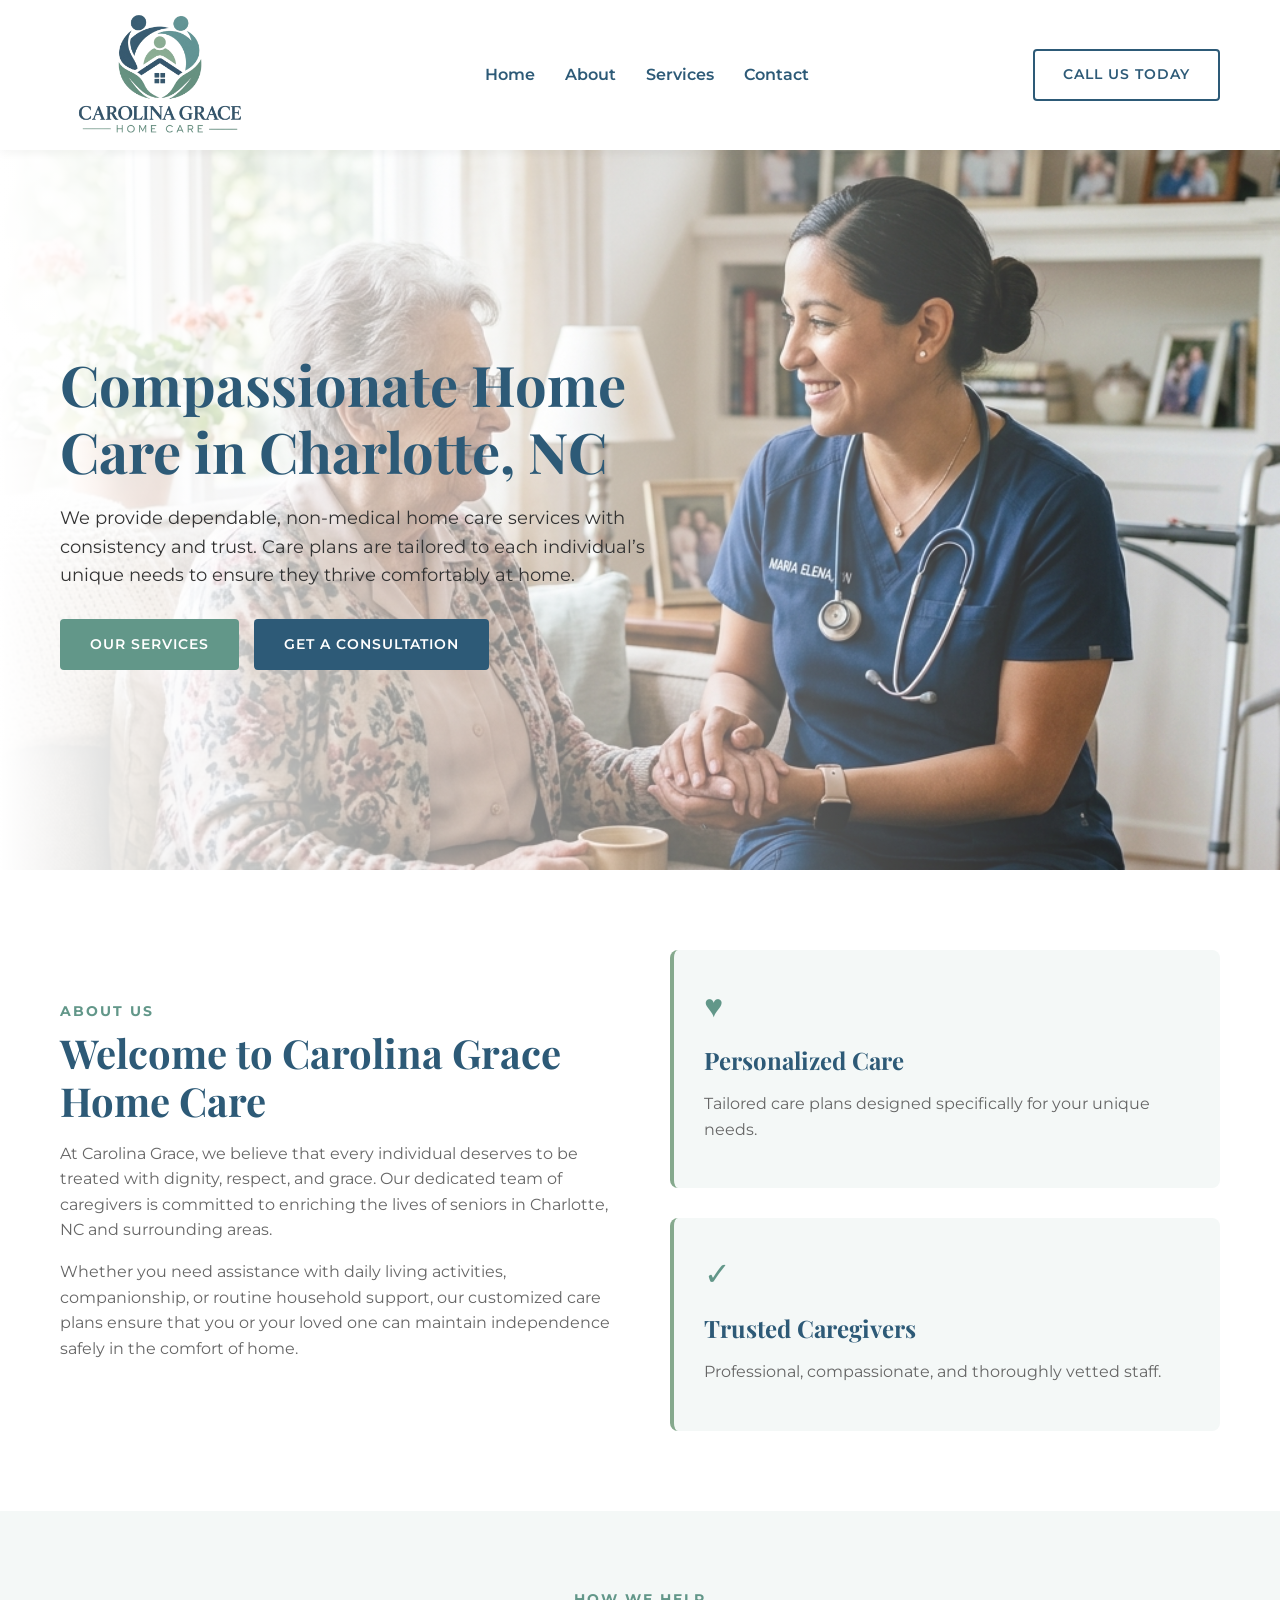
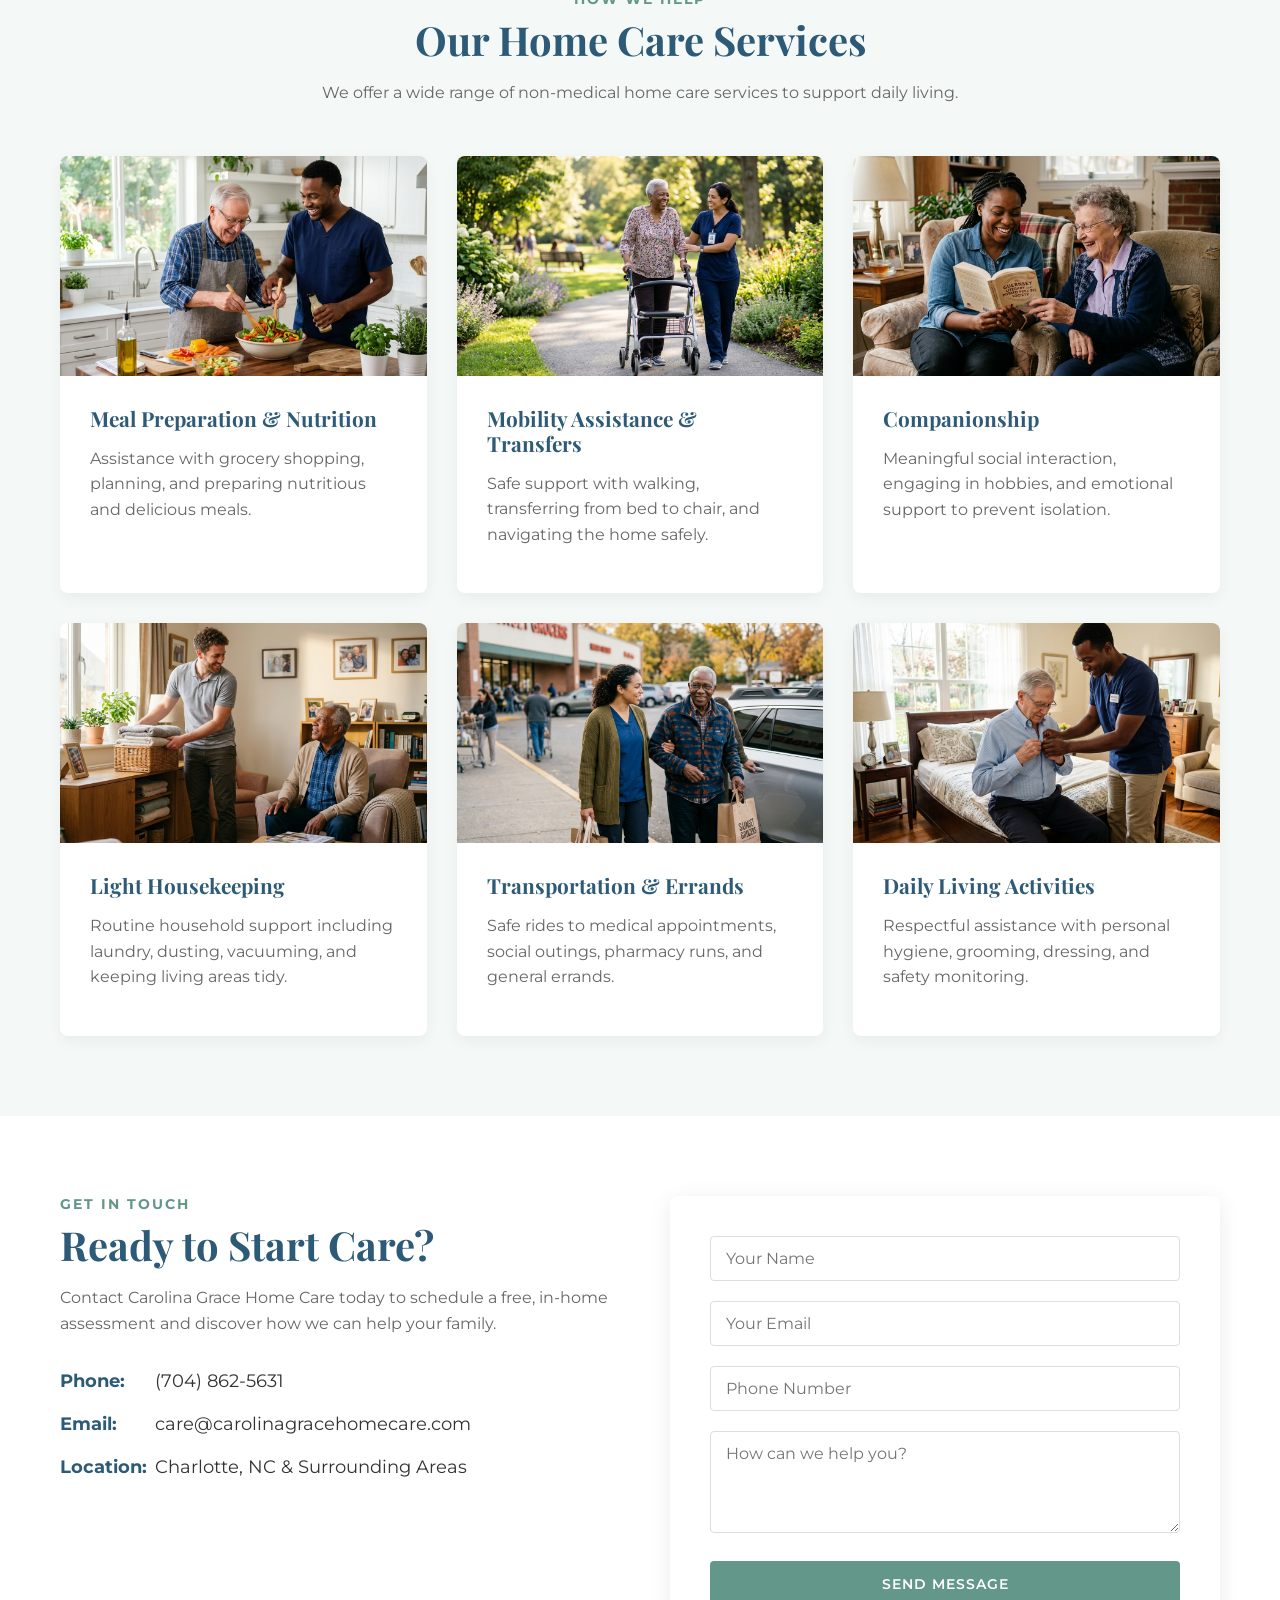
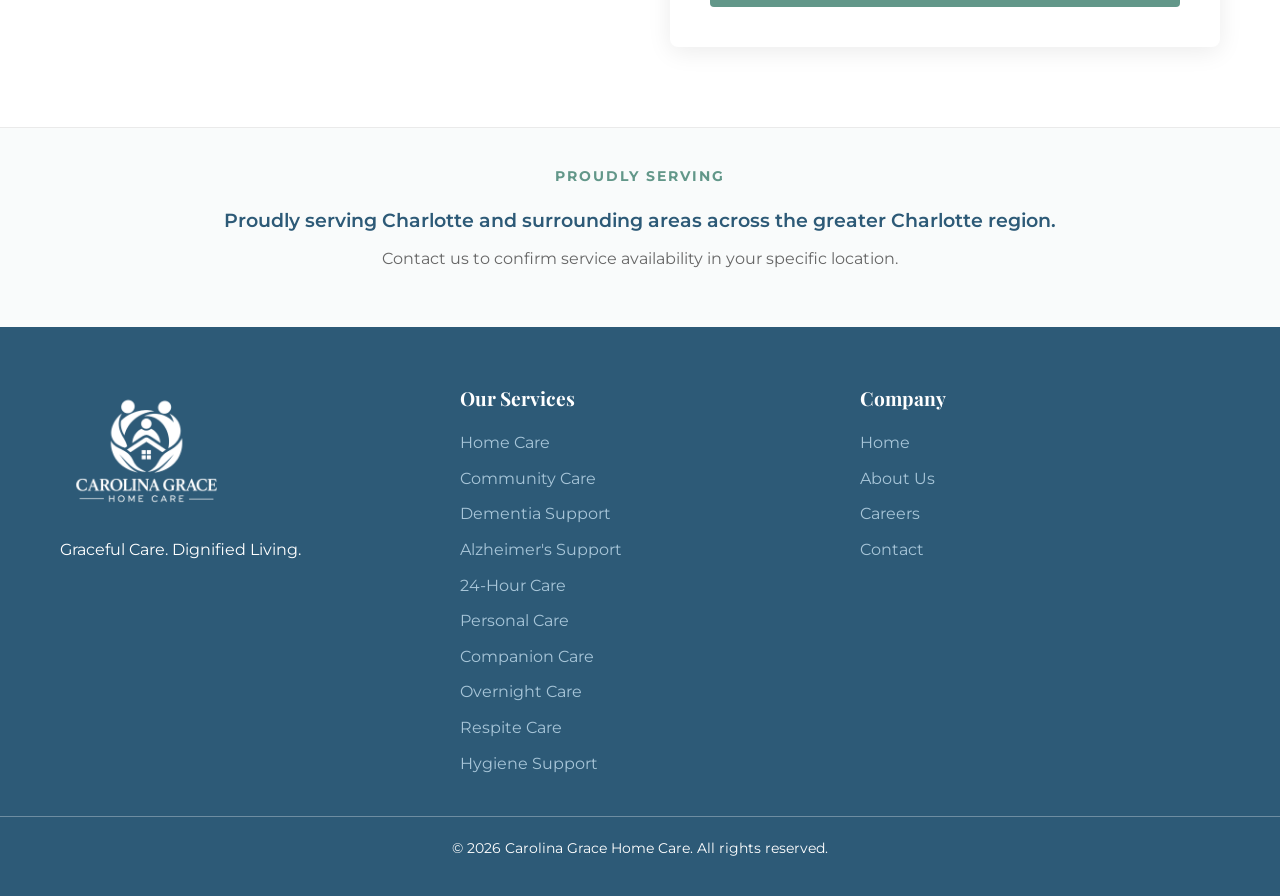
==== commit 482754d3: "Add diverse nurse image and responsive hamburger menu" ====
--- a/index.html
+++ b/index.html
@@ -16,7 +16,14 @@
             <div class="logo">
                 <a href="#"><img src="images/logo.png" alt="Carolina Grace Home Care Logo"></a>
             </div>
-            <nav class="nav">
+            
+            <div class="hamburger" id="hamburger">
+                <span class="bar"></span>
+                <span class="bar"></span>
+                <span class="bar"></span>
+            </div>
+
+            <nav class="nav" id="nav-menu">
                 <ul>
                     <li><a href="#home">Home</a></li>
                     <li><a href="#about">About</a></li>
@@ -33,7 +40,7 @@
     <!-- Hero Section -->
     <section id="home" class="hero">
         <div class="hero-image">
-            <img src="images/hero.jpg" alt="Caregiver and senior woman smiling">
+            <img src="images/nurse_patient.jpg" alt="Hispanic nurse and elderly patient">
         </div>
         <div class="hero-content container">
             <div class="hero-text-box">
@@ -237,5 +244,22 @@
             <p>&copy; 2026 Carolina Grace Home Care. All rights reserved.</p>
         </div>
     </footer>
+    <script>
+        const hamburger = document.getElementById('hamburger');
+        const navMenu = document.getElementById('nav-menu');
+
+        hamburger.addEventListener('click', () => {
+            hamburger.classList.toggle('active');
+            navMenu.classList.toggle('active');
+        });
+
+        // Close menu when clicking a link
+        document.querySelectorAll('.nav a').forEach(link => {
+            link.addEventListener('click', () => {
+                hamburger.classList.remove('active');
+                navMenu.classList.remove('active');
+            });
+        });
+    </script>
 </body>
 </html>
--- a/style.css
+++ b/style.css
@@ -191,6 +191,33 @@
     color: var(--primary-green);
 }
 
+.hamburger {
+    display: none;
+    cursor: pointer;
+    z-index: 101;
+}
+
+.hamburger .bar {
+    display: block;
+    width: 25px;
+    height: 3px;
+    margin: 5px auto;
+    transition: all 0.3s ease-in-out;
+    background-color: var(--primary-blue);
+}
+
+.hamburger.active .bar:nth-child(2) {
+    opacity: 0;
+}
+
+.hamburger.active .bar:nth-child(1) {
+    transform: translateY(8px) rotate(45deg);
+}
+
+.hamburger.active .bar:nth-child(3) {
+    transform: translateY(-8px) rotate(-45deg);
+}
+
 /* Hero Section */
 .hero {
     position: relative;
@@ -494,6 +521,33 @@
 
 /* Responsive */
 @media (max-width: 992px) {
+    .hamburger {
+        display: block;
+    }
+    .header-cta {
+        display: none;
+    }
+    .nav {
+        position: absolute;
+        left: -100%;
+        top: 100%;
+        gap: 0;
+        flex-direction: column;
+        background-color: var(--white);
+        width: 100%;
+        text-align: center;
+        transition: 0.3s;
+        box-shadow: 0 10px 27px rgba(0, 0, 0, 0.05);
+        padding: 20px 0;
+    }
+    .nav.active {
+        left: 0;
+    }
+    .nav ul {
+        flex-direction: column;
+        gap: 20px;
+    }
+    
     .hero-text-box h1 {
         font-size: 2.8rem;
     }
@@ -512,15 +566,8 @@
         padding: 50px 0;
     }
     .header-container {
-        flex-direction: column;
         height: auto;
         padding: 15px 20px;
-        gap: 15px;
-    }
-    .nav ul {
-        flex-wrap: wrap;
-        justify-content: center;
-        gap: 15px;
     }
     .hero-text-box h1 {
         font-size: 2.2rem;
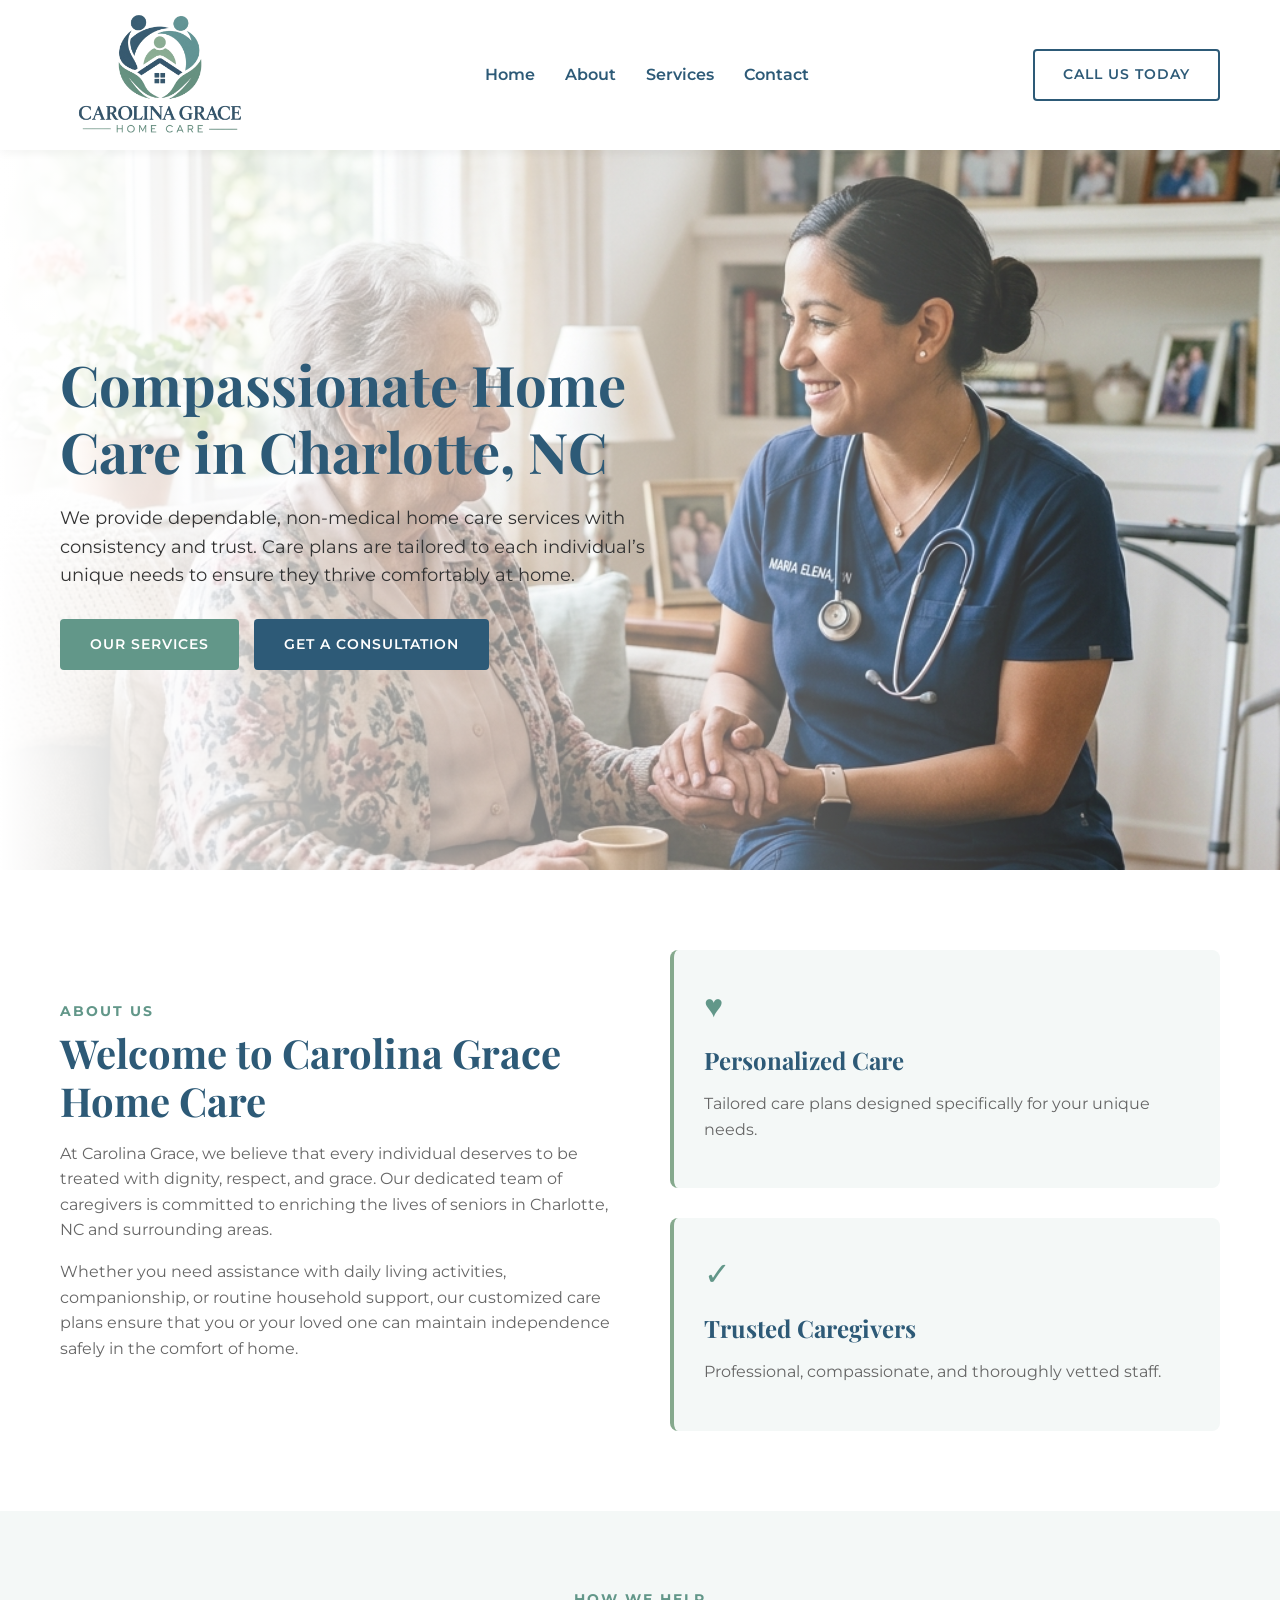
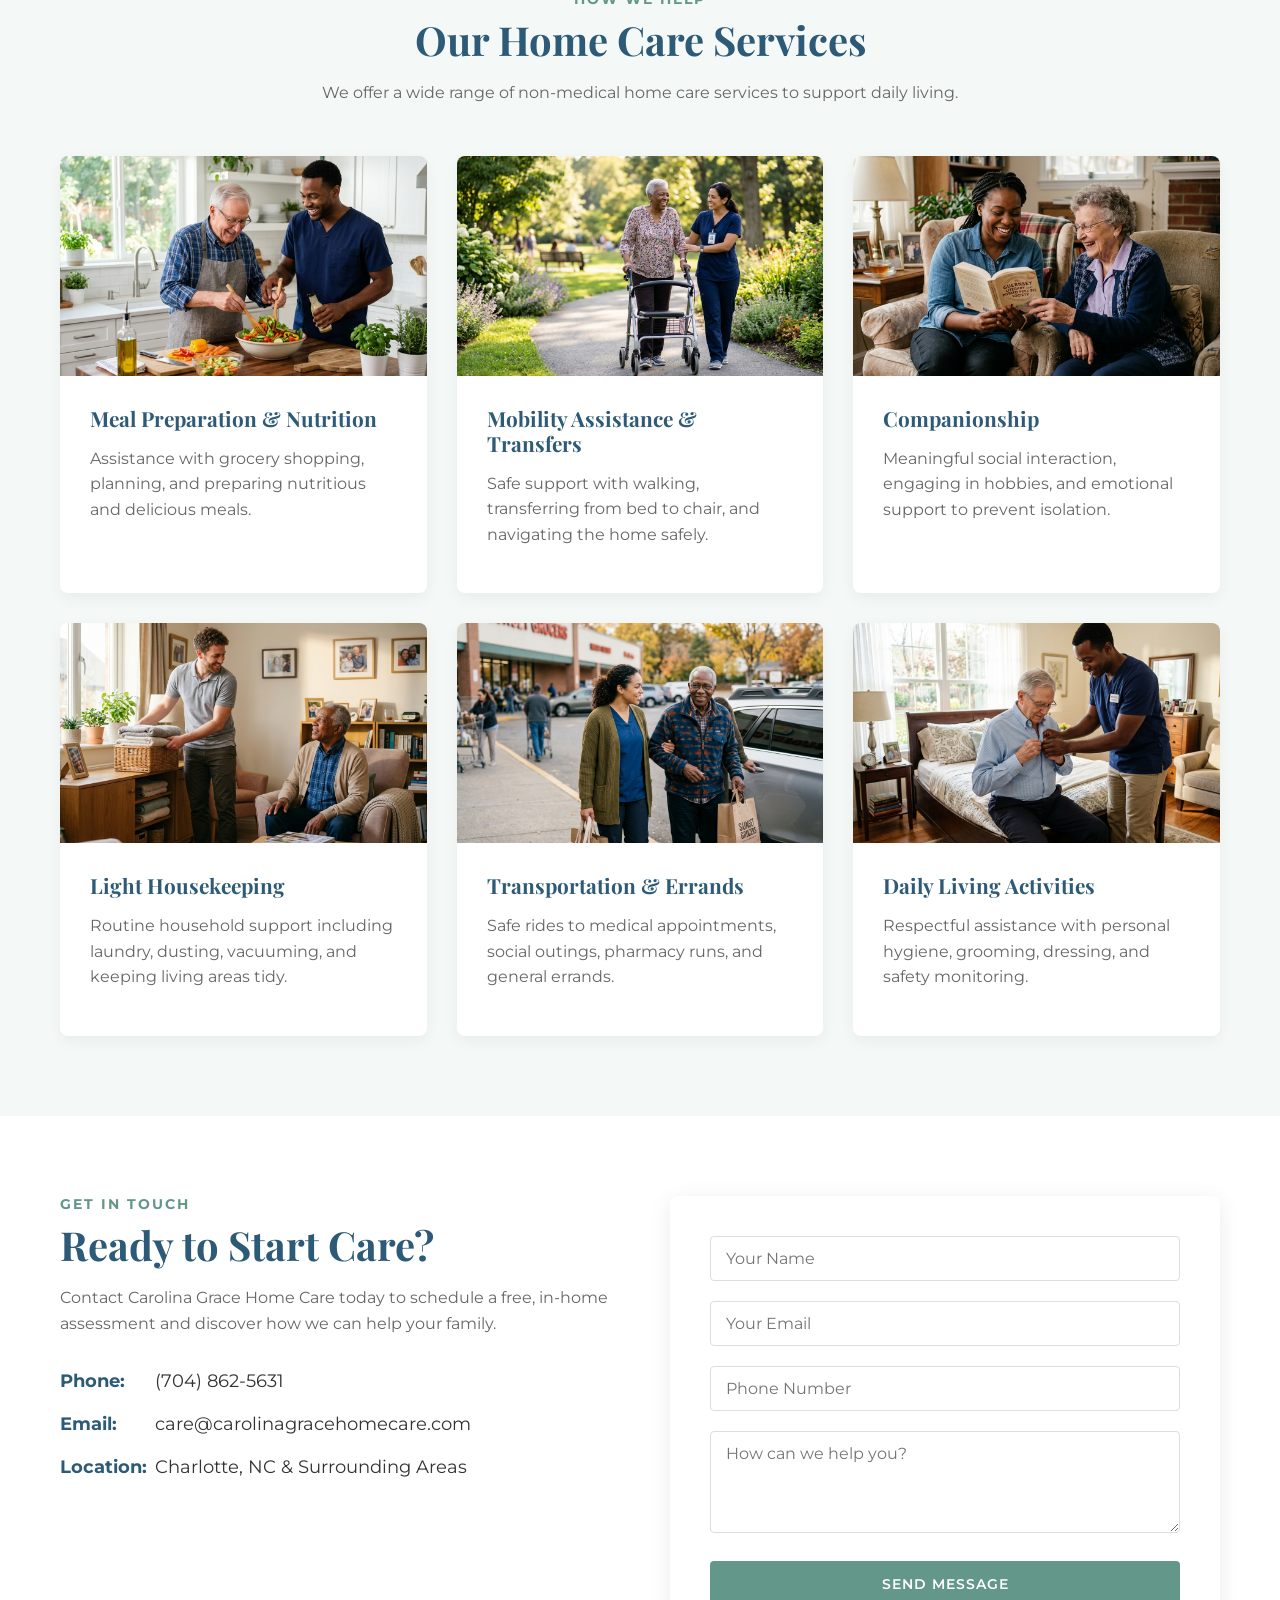
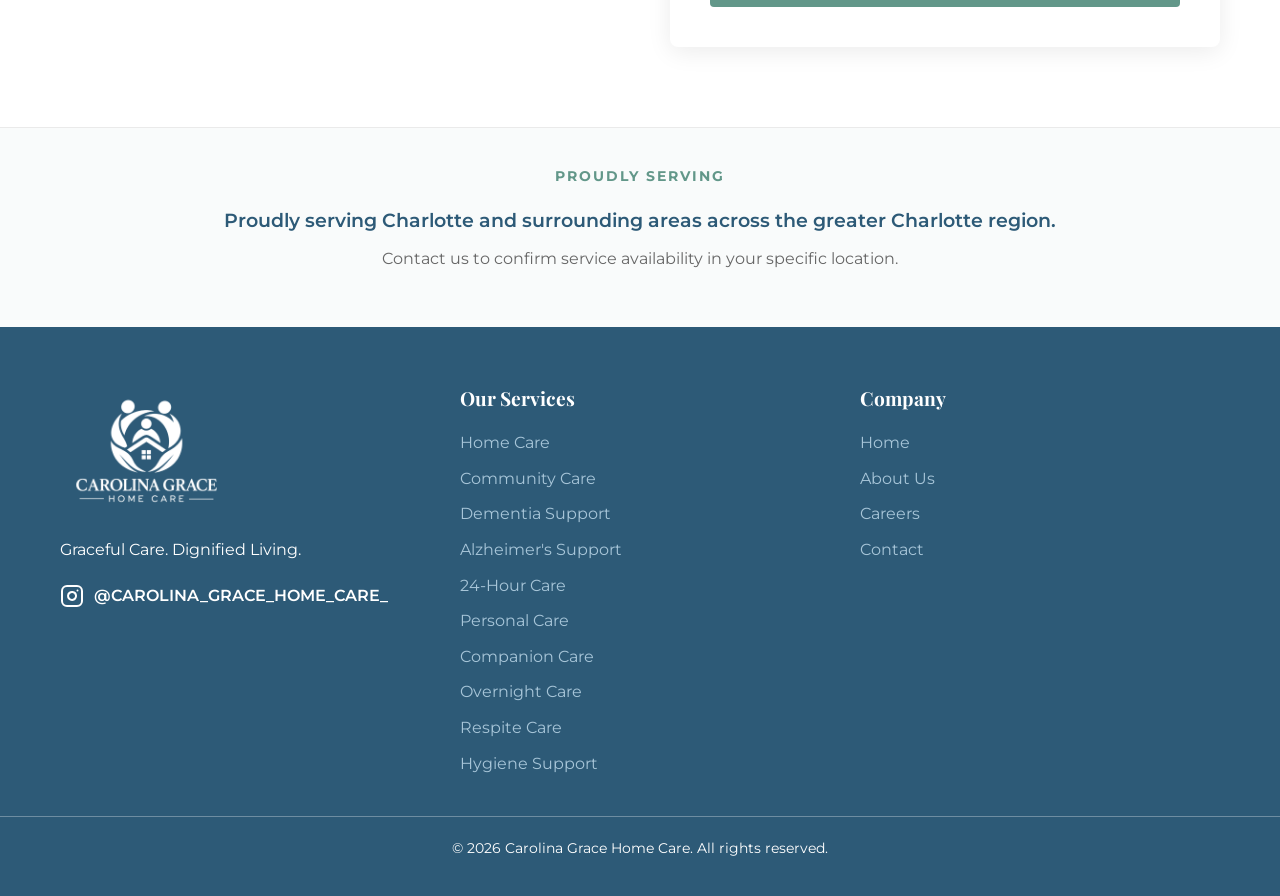
==== commit 6a96694e: "Add Instagram link to footer" ====
--- a/index.html
+++ b/index.html
@@ -213,6 +213,12 @@
             <div class="footer-logo">
                 <img src="images/logo.png" alt="Carolina Grace Home Care Logo">
                 <p class="footer-tagline">Graceful Care. Dignified Living.</p>
+                <div class="social-links" style="margin-top: 20px;">
+                    <a href="https://www.instagram.com/CAROLINA_GRACE_HOME_CARE_" target="_blank" style="color: white; text-decoration: none; display: flex; align-items: center; gap: 10px; font-weight: 600;">
+                        <svg xmlns="http://www.w3.org/2000/svg" width="24" height="24" viewBox="0 0 24 24" fill="none" stroke="currentColor" stroke-width="2" stroke-linecap="round" stroke-linejoin="round"><rect x="2" y="2" width="20" height="20" rx="5" ry="5"></rect><path d="M16 11.37A4 4 0 1 1 12.63 8 4 4 0 0 1 16 11.37z"></path><line x1="17.5" y1="6.5" x2="17.51" y2="6.5"></line></svg>
+                        @CAROLINA_GRACE_HOME_CARE_
+                    </a>
+                </div>
             </div>
             <div class="footer-services">
                 <h3>Our Services</h3>
--- a/style.css
+++ b/style.css
@@ -579,8 +579,27 @@
     .btn-block {
         width: 100%;
     }
+    .hero {
+        flex-direction: column;
+        height: auto;
+        min-height: auto;
+        padding-bottom: 0;
+        align-items: stretch;
+    }
+    .hero-content {
+        order: 1;
+        padding: 40px 20px;
+        text-align: center;
+        background-color: var(--white);
+    }
+    .hero-image {
+        order: 2;
+        position: relative;
+        height: 400px;
+        width: 100%;
+    }
     .hero-image::after {
-        background: linear-gradient(to right, rgba(255,255,255,0.95) 0%, rgba(255,255,255,0.85) 100%);
+        display: none;
     }
     .about-features {
         grid-template-columns: 1fr;
